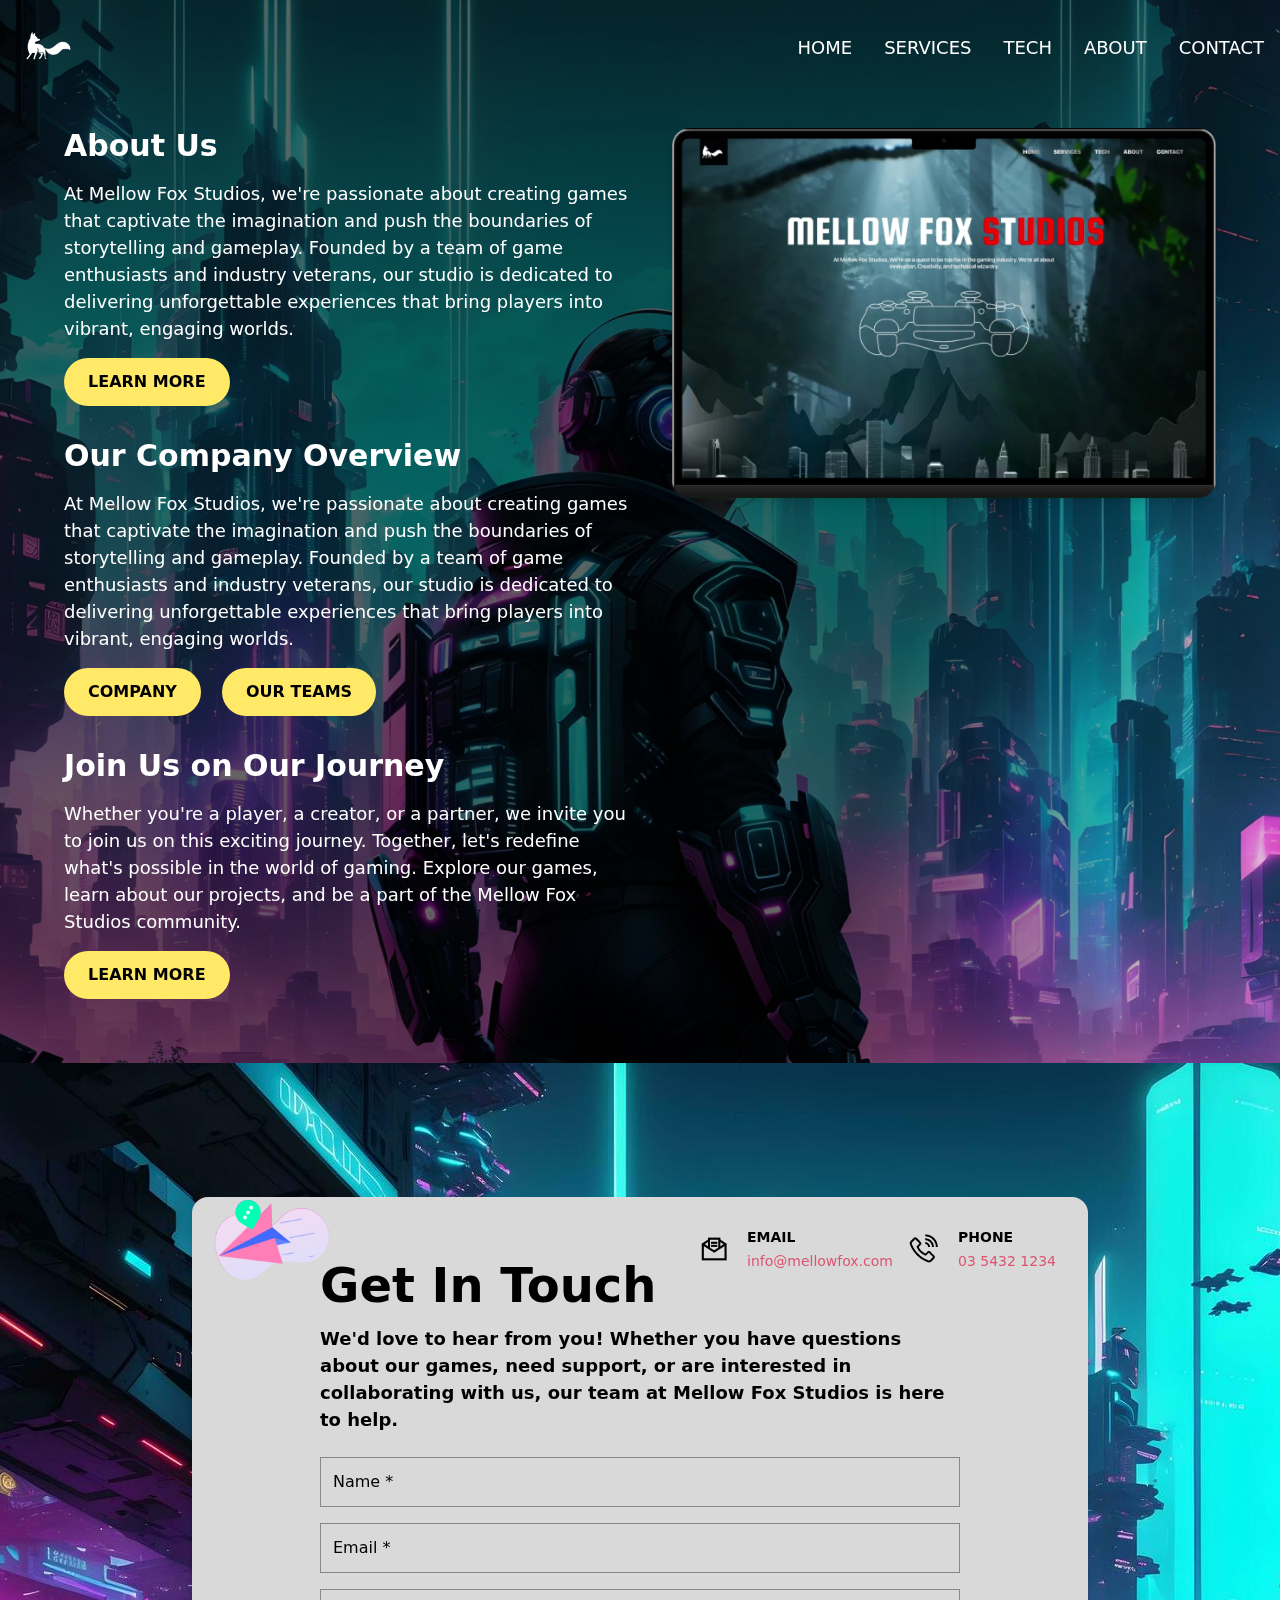
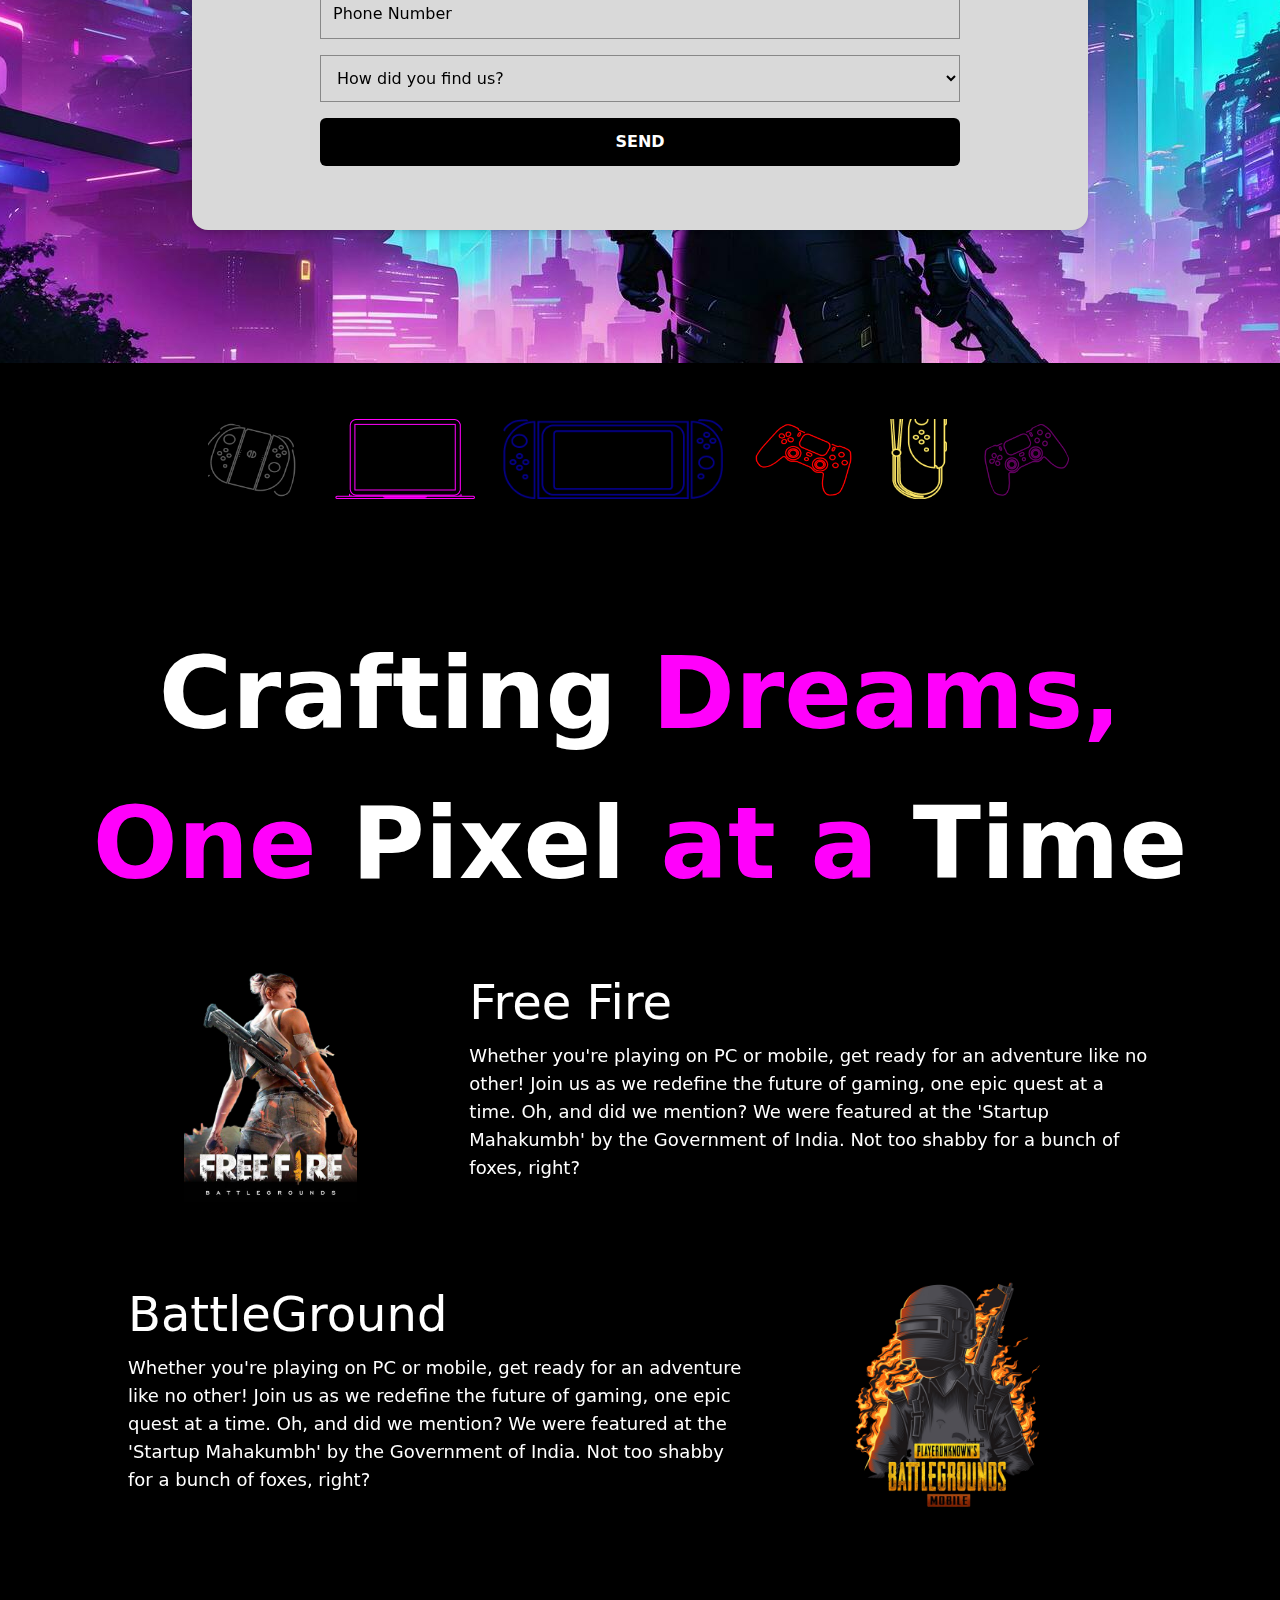
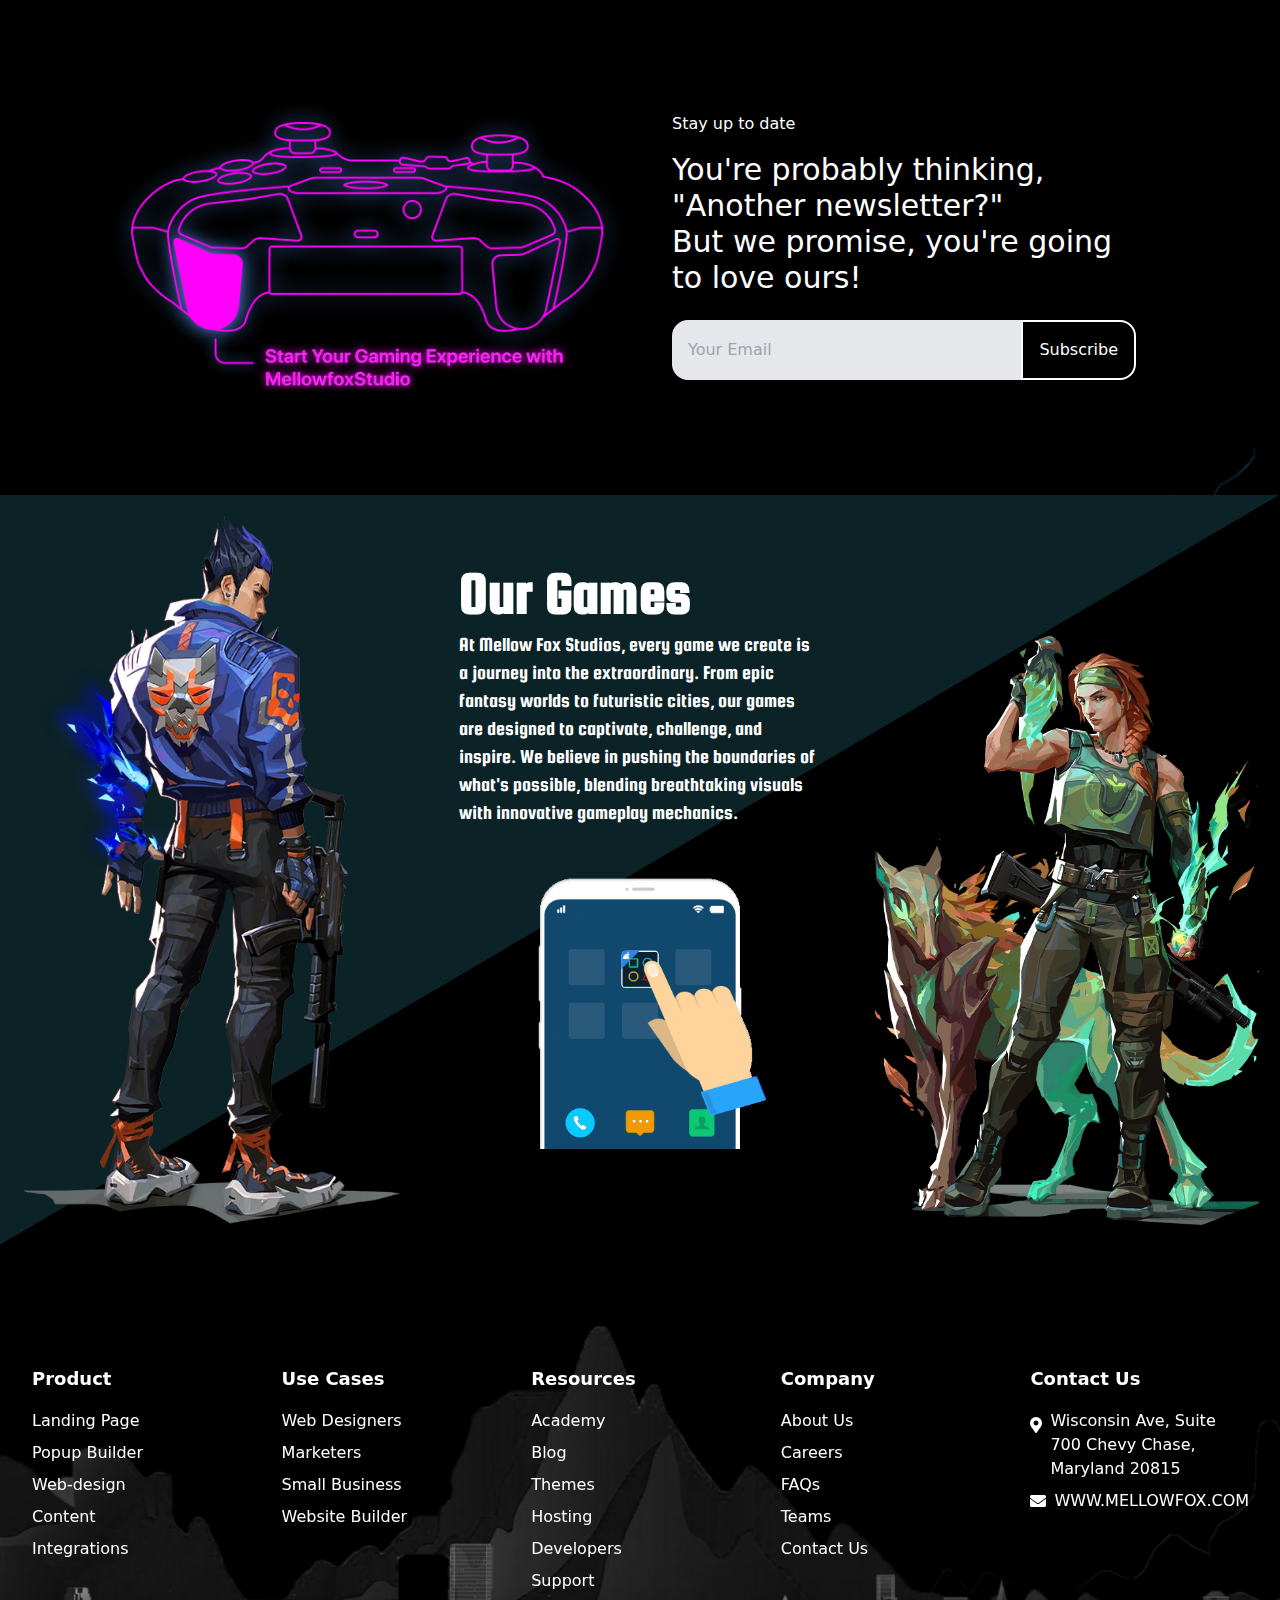
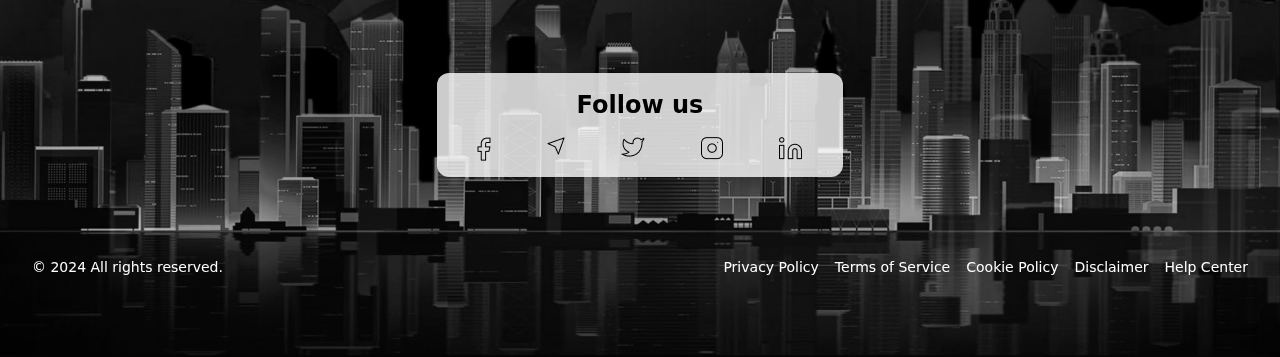
==== about-us.html @ 39bfc750 "added tech and about page" ====
<!DOCTYPE html>
<html lang="en">
  <head>
    <meta charset="UTF-8" />
    <meta name="viewport" content="width=device-width, initial-scale=1.0" />
    <link rel="stylesheet" href="css/output.css" />
    <link rel="preconnect" href="https://fonts.googleapis.com" />
    <link rel="preconnect" href="https://fonts.gstatic.com" crossorigin />
    <link
      href="https://fonts.googleapis.com/css2?family=Squada+One&display=swap"
      rel="stylesheet"
    />
    <link
      href="https://cdnjs.cloudflare.com/ajax/libs/font-awesome/5.15.4/css/all.min.css"
      rel="stylesheet"
    />

    <title>Mellow Fox Studios | Home</title>
  </head>
  <body>
    <!-- Header Section -->
    <header
      class="absolute top-0 left-1/2 transform -translate-x-1/2 w-full max-w-7xl z-20 flex justify-between items-center p-4"
    >
      <!-- Logo -->
      <div>
        <a href="/index.html">
          <img src="images/logo.png" alt="Logo" class="h-16" />
        </a>
      </div>

      <!-- Navigation -->
      <nav>
        <ul class="flex space-x-8 text-lg font-medium text-white">
          <li><a href="index.html" class="hover:text-custom-pink">HOME</a></li>
          <li>
            <a href="services.html" class="hover:text-custom-pink">SERVICES</a>
          </li>
          <li><a href="tech.html" class="hover:text-custom-pink">TECH</a></li>
          <li><a href="about-us.html" class="hover:text-custom-pink">ABOUT</a></li>
          <li>
            <a href="contact.html" class="hover:text-custom-pink">CONTACT</a>
          </li>
        </ul>
      </nav>
    </header>

    <!-- Main Content -->
    <main>
      <section
        class="flex flex-col lg:flex-row items-start justify-between p-16 pt-32 bg-white text-white overflow-hidden bg-no-repeat"
        style="background-image: url('images/bg.png'); background-size: 100% auto;"
      >
        <!-- Left Content -->
        <div class="z-10 w-full lg:w-1/2 space-y-8">
          <!-- Section One: About Us -->
          <div class="space-y-4">
            <h2 class="text-3xl font-bold">About Us</h2>
            <p class="text-white">
              At Mellow Fox Studios, we're passionate about creating games that
              captivate the imagination and push the boundaries of storytelling
              and gameplay. Founded by a team of game enthusiasts and industry
              veterans, our studio is dedicated to delivering unforgettable
              experiences that bring players into vibrant, engaging worlds.
            </p>
            <button
              class="bg-[#FFE967] text-black font-bold px-6 py-3 rounded-full"
            >
              LEARN MORE
            </button>
          </div>

          <!-- Section Two: Company Overview -->
          <div class="space-y-4">
            <h2 class="text-3xl font-bold">Our Company Overview</h2>
            <p class="text-white">
              At Mellow Fox Studios, we're passionate about creating games that
              captivate the imagination and push the boundaries of storytelling
              and gameplay. Founded by a team of game enthusiasts and industry
              veterans, our studio is dedicated to delivering unforgettable
              experiences that bring players into vibrant, engaging worlds.
            </p>
            <div class="space-x-4">
              <button
                class="bg-[#FFE967] text-black font-bold px-6 py-3 rounded-full"
              >
                COMPANY
              </button>
              <button
                class="bg-[#FFE967] text-black font-bold px-6 py-3 rounded-full"
              >
                OUR TEAMS
              </button>
            </div>
          </div>

          <!-- Section Three: Join Us on Our Journey -->
          <div class="space-y-4">
            <h2 class="text-3xl font-bold">Join Us on Our Journey</h2>
            <p class="text-white">
              Whether you're a player, a creator, or a partner, we invite you to
              join us on this exciting journey. Together, let's redefine what's
              possible in the world of gaming. Explore our games, learn about
              our projects, and be a part of the Mellow Fox Studios community.
            </p>
            <button
              class="bg-[#FFE967] text-black font-bold px-6 py-3 rounded-full"
            >
              LEARN MORE
            </button>
          </div>
        </div>

        <!-- Right Content: Image -->
        <div class="w-full lg:w-1/2 lg:pl-8 mt-8 lg:mt-0">
          <img
            src="images/mock.png"
            alt="Gaming World"
            class="w-full h-auto object-cover rounded shadow-lg"
          />
        </div>
      </section>

      <!-- Form Section -->
      <section
        class="relative flex justify-center items-center min-h-screen bg-black overflow-hidden"
        style="background-image: url(images/form-bg.png)"
      >
        <!-- Form Container -->
        <div
          class="relative bg-[#D9D9D9] p-16 rounded-2xl shadow-md w-full max-w-4xl z-10"
        >
          <!-- Top Left Image -->
          <img
            src="images/contact-us.png"
            alt="Logo"
            style="top: -8%; left: -2%"
            class="absolute w-48 h-48 object-cover rounded-full"
          />

          <!-- Top Right Contact Details -->
          <div class="absolute top-4 p-4 right-4 flex space-x-4">
            <div class="flex items-center">
              <img src="images/email.png" alt="" />
              <div class="flex flex-col items-start text-xs ml-5">
                <p style="font-size: 14px" class="font-semibold mb-2">EMAIL</p>
                <p style="font-size: 14px" class="text-[#DD5471]">
                  info@mellowfox.com
                </p>
              </div>
            </div>
            <div class="text-xs flex items-center">
              <img src="images/phone.png" alt="" />
              <div class="flex flex-col items-start ml-5">
                <p style="font-size: 14px" class="font-semibold mb-2">PHONE</p>
                <p style="font-size: 14px" class="text-[#DD5471]">
                  03 5432 1234
                </p>
              </div>
            </div>
          </div>

          <!-- Form Content -->
          <div class="px-16">
            <h2 class="text-5xl text-left font-bold text-black mb-4">
              Get In Touch
            </h2>
            <p class="text-left text-black font-semibold mb-6">
              We'd love to hear from you! Whether you have questions about our
              games, need support, or are interested in collaborating with us,
              our team at Mellow Fox Studios is here to help.
            </p>
            <form class="space-y-4">
              <!-- Name Field -->
              <input
                type="text"
                placeholder="Name *"
                class="w-full p-3 placeholder-black border border-[#888888] bg-transparent focus:outline-none"
                onfocus="changePlaceholder(this, 'Name <span style=\'color:red;\'>*</span>')"
                onblur="resetPlaceholder(this, 'Name *')"
              />

              <!-- Email Field -->
              <input
                type="email"
                placeholder="Email *"
                class="w-full p-3 placeholder-black border border-[#888888] bg-transparent focus:outline-none"
                onfocus="changePlaceholder(this, 'Email <span style=\'color:red;\'>*</span>')"
                onblur="resetPlaceholder(this, 'Email *')"
              />

              <!-- Phone Number Field -->
              <input
                type="tel"
                placeholder="Phone Number"
                class="w-full p-3 placeholder-black border border-[#888888] bg-transparent focus:outline-none"
              />

              <!-- How Did You Find Us Dropdown -->
              <select
                class="w-full p-3 border placeholder-black border-[#888888] bg-transparent focus:outline-none"
              >
                <option value="" disabled selected>How did you find us?</option>
                <option value="social_media">Social Media</option>
                <option value="search_engine">Search Engine</option>
                <option value="friend">Friend</option>
                <option value="advertisement">Advertisement</option>
                <option value="other">Other</option>
              </select>

              <!-- Submit Button -->
              <button
                type="submit"
                class="w-full bg-black text-white p-3 rounded-md font-bold hover:bg-gray-800 transition duration-300"
              >
                SEND
              </button>
            </form>
          </div>
        </div>
      </section>

      <!-- section icons -->
      <section class="bg-black">
        <div
          class="container mx-auto flex justify-between p-14 items-center space-x-4"
        >
          <!-- Image 1 -->
          <img
            src="images/switchgrip.png"
            alt="Image 1"
            class="h-20 object-cover"
          />

          <!-- Image 2 -->
          <img
            src="images/laptop.png"
            alt="Image 2"
            class="h-20 object-cover"
          />

          <!-- Image 3 -->
          <img
            src="images/outlines.png"
            alt="Image 3"
            class="h-20 object-cover"
          />

          <!-- Image 4 -->
          <img
            src="images/joystick-red.png"
            alt="Image 4"
            class="h-20 object-cover"
          />

          <img
            src="images/joystick-ver.png"
            alt="Image 4"
            class="h-20 object-cover"
          />

          <!-- Image 5 -->
          <img src="images/PS.png" alt="Image 5" class="h-20 object-cover" />
        </div>
      </section>

      <!-- New Section -->
      <section class="bg-black text-white py-16 px-4 text-center">
        <!-- Heading -->
        <h2 class="text-[100px] font-bold">
          Crafting <span class="text-custom-pink">Dreams,</span>
        </h2>
        <h2 class="text-[100px] font-bold mb-6">
          <span class="text-custom-pink">One</span> Pixel
          <span class="text-custom-pink">at a</span> Time
        </h2>

        <div
          class="flex flex-col lg:flex-row mb-10 items-center justify-center lg:justify-between max-w-5xl mx-auto"
        >
          <!-- Image on the right -->
          <img
            src="images/freefire.png"
            alt="Adventure Image"
            class="w-full lg:w-1/5 md:w-1/4 sm:w-1/3 p-4 lg:ml-10"
          />

          <!-- Text on the left -->
          <div class="w-full lg:w-2/3 text-lg text-left">
            <h2 class="text-5xl mb-4">Free Fire</h2>
            <p>
              Whether you're playing on PC or mobile, get ready for an adventure
              like no other! Join us as we redefine the future of gaming, one
              epic quest at a time. Oh, and did we mention? We were featured at
              the 'Startup Mahakumbh' by the Government of India. Not too shabby
              for a bunch of foxes, right?
            </p>
          </div>
        </div>

        <!-- Next row with image and text switched -->
        <div
          class="flex flex-col lg:flex-row-reverse items-center justify-center lg:justify-between max-w-5xl mx-auto mb-12"
        >
          <!-- Image on the right -->
          <img
            src="images/battlegrounds.png"
            alt="Adventure Image"
            class="w-full lg:w-2/5 md:w-1/4 sm:w-1/3 p-4"
          />

          <!-- Text on the left -->
          <div class="w-full text-left text-lg">
            <h2 class="text-5xl mb-4">BattleGround</h2>
            <p>
              Whether you're playing on PC or mobile, get ready for an adventure
              like no other! Join us as we redefine the future of gaming, one
              epic quest at a time. Oh, and did we mention? We were featured at
              the 'Startup Mahakumbh' by the Government of India. Not too shabby
              for a bunch of foxes, right?
            </p>
          </div>
        </div>
      </section>

      <section class="relative bg-black py-16 pr-8">
        <div
          class="max-w-5xl mx-auto flex flex-col lg:flex-row items-center mb-10"
        >
          <!-- Image on the left -->
          <div class="w-full lg:w-1/2 mb-8 lg:mb-0">
            <img
              src="images/joystick-pink.png"
              alt="Placeholder Image"
              class="w-full h-auto"
            />
          </div>

          <div
            class="w-full lg:w-1/2 flex flex-col justify-center text-white lg:pl-12"
          >
            <h2 class="text-md font-light mb-4">Stay up to date</h2>
            <p class="mb-6 text-3xl">
              You're probably thinking, "Another newsletter?" <br />
              But we promise, you're going to love ours!
            </p>

            <div class="flex">
              <input
                type="email"
                placeholder="Your Email"
                class="flex-1 p-4 rounded-l-2xl text-black bg-gray-200 outline-none"
              />
              <button
                class="p-4 bg-black text-white font-light rounded-r-2xl border-2 border-white"
              >
                Subscribe
              </button>
            </div>
          </div>
        </div>

        <img
          src="images/buildings.png"
          alt="Background Image"
          class="absolute bottom-0 left-0 w-full h-1/2 object-cover bg-black"
          style="transform: translateY(80%)"
        />
      </section>

      <section
        class="relative bg-black w-full flex items-center justify-center overflow-hidden"
      >
        <div class="absolute inset-0 bg-[#0B2226] clip-triangle"></div>

        <div
          class="relative w-full mx-auto flex items-end justify-between text-white py-5"
        >
          <div class="w-full lg:w-1/3 mb-8 lg:mb-0 flex justify-center">
            <img
              src="images/left-man.png"
              alt="Left Image"
              class="w-full max-w-sm h-auto object-cover"
            />
          </div>

          <div class="flex-1 text-left self-start p-4 lg:p-8 lg:py-12">
            <h2 class="text-4xl lg:text-6xl font-bold mb-2 font-squada">
              Our Games
            </h2>
            <p
              class="text-lg lg:text-xl leading-relaxed mb-8 max-w-md font-squada font-normal mx-auto"
            >
              At Mellow Fox Studios, every game we create is a journey into the
              extraordinary. From epic fantasy worlds to futuristic cities, our
              games are designed to captivate, challenge, and inspire. We
              believe in pushing the boundaries of what's possible, blending
              breathtaking visuals with innovative gameplay mechanics.
            </p>
            <div class="mx-auto max-w-2xl">
              <img
                src="images/mobile.gif"
                alt="Bottom Image"
                class="w-full h-auto object-cover"
              />
            </div>
          </div>

          <div class="w-full lg:w-1/3 flex justify-center">
            <img
              src="images/right-woman.png"
              alt="Right Image"
              class="w-full max-w-sm h-auto object-cover"
            />
          </div>
        </div>
      </section>
    </main>

    <!-- Footer Section -->
    <footer class="relative bg-black text-white py-20">
      <div class="absolute inset-0">
        <img
          src="images/mountain.png"
          alt="Background Image 1"
          class="w-full h-full object-cover mix-blend-luminosity opacity-70"
        />
      </div>
      <div class="absolute inset-0">
        <img
          src="images/buildings.png"
          alt="Background Image 2"
          class="w-full h-full object-cover mix-blend-luminosity opacity-70"
        />
      </div>

      <div class="relative max-w-7xl mx-auto mt-10 px-4 lg:px-8 z-10">
        <!-- Footer Columns -->
        <div class="grid grid-cols-2 md:grid-cols-5 gap-8 mb-12">
          <!-- Column 1: Product -->
          <div>
            <h3 class="text-lg font-semibold mb-4">Product</h3>
            <ul class="space-y-2">
              <li><a href="#" class="hover:text-gray-300">Landing Page</a></li>
              <li><a href="#" class="hover:text-gray-300">Popup Builder</a></li>
              <li><a href="#" class="hover:text-gray-300">Web-design</a></li>
              <li><a href="#" class="hover:text-gray-300">Content</a></li>
              <li><a href="#" class="hover:text-gray-300">Integrations</a></li>
            </ul>
          </div>

          <!-- Column 2: Use Cases -->
          <div>
            <h3 class="text-lg font-semibold mb-4">Use Cases</h3>
            <ul class="space-y-2">
              <li><a href="#" class="hover:text-gray-300">Web Designers</a></li>
              <li><a href="#" class="hover:text-gray-300">Marketers</a></li>
              <li>
                <a href="#" class="hover:text-gray-300">Small Business</a>
              </li>
              <li>
                <a href="#" class="hover:text-gray-300">Website Builder</a>
              </li>
            </ul>
          </div>

          <!-- Column 3: Resources -->
          <div>
            <h3 class="text-lg font-semibold mb-4">Resources</h3>
            <ul class="space-y-2">
              <li><a href="#" class="hover:text-gray-300">Academy</a></li>
              <li><a href="#" class="hover:text-gray-300">Blog</a></li>
              <li><a href="#" class="hover:text-gray-300">Themes</a></li>
              <li><a href="#" class="hover:text-gray-300">Hosting</a></li>
              <li><a href="#" class="hover:text-gray-300">Developers</a></li>
              <li><a href="#" class="hover:text-gray-300">Support</a></li>
            </ul>
          </div>

          <!-- Column 4: Company -->
          <div>
            <h3 class="text-lg font-semibold mb-4">Company</h3>
            <ul class="space-y-2">
              <li><a href="#" class="hover:text-gray-300">About Us</a></li>
              <li><a href="#" class="hover:text-gray-300">Careers</a></li>
              <li><a href="#" class="hover:text-gray-300">FAQs</a></li>
              <li><a href="#" class="hover:text-gray-300">Teams</a></li>
              <li><a href="#" class="hover:text-gray-300">Contact Us</a></li>
            </ul>
          </div>

          <!-- Column 5: Contact Us -->
          <div>
            <h3 class="text-lg font-semibold mb-4">Contact Us</h3>
            <ul class="space-y-2">
              <li class="flex items-center">
                <i class="fa fa-map-marker-alt self-start mt-2 mr-2"></i>
                <span
                  >Wisconsin Ave, Suite 700 Chevy Chase, Maryland 20815</span
                >
              </li>
              <li class="flex items-center">
                <i class="fas fa-envelope mr-2"></i>
                <span>WWW.MELLOWFOX.COM</span>
              </li>
            </ul>
          </div>
        </div>

        <!-- Social Media Card -->
        <div
          class="flex flex-col justify-center mx-auto w-1/3 items-center my-20 bg-white bg-opacity-80 rounded-xl"
        >
          <div class="p-4">
            <h3 class="text-black text-2xl font-semibold mb-4 text-center">
              Follow us
            </h3>
            <div class="rounded-lg flex space-x-14">
              <a href="#"><img src="images/facebook.png" /></a>
              <a href="#"><img src="images/telegram.png" /></a>
              <a href="#"><img src="images/twitter.png" /></a>
              <a href="#"><img src="images/instagram.png" /></a>
              <a href="#"><img src="images/linkedin.png" /></a>
            </div>
          </div>
        </div>

        <!-- Bottom Row -->
        <div class="flex justify-between items-center">
          <span class="text-sm">&copy; 2024 All rights reserved.</span>
          <div class="flex space-x-4">
            <a href="#" class="hover:text-gray-300 text-sm">Privacy Policy</a>
            <a href="#" class="hover:text-gray-300 text-sm">Terms of Service</a>
            <a href="#" class="hover:text-gray-300 text-sm">Cookie Policy</a>
            <a href="#" class="hover:text-gray-300 text-sm">Disclaimer</a>
            <a href="#" class="hover:text-gray-300 text-sm">Help Center</a>
          </div>
        </div>
      </div>
    </footer>
  </body>
</html>
---- css/output.css ----
/*
! tailwindcss v3.4.10 | MIT License | https://tailwindcss.com
*/

/*
1. Prevent padding and border from affecting element width. (https://github.com/mozdevs/cssremedy/issues/4)
2. Allow adding a border to an element by just adding a border-width. (https://github.com/tailwindcss/tailwindcss/pull/116)
*/

*,
::before,
::after {
  box-sizing: border-box;
  /* 1 */
  border-width: 0;
  /* 2 */
  border-style: solid;
  /* 2 */
  border-color: #e5e7eb;
  /* 2 */
}

::before,
::after {
  --tw-content: '';
}

/*
1. Use a consistent sensible line-height in all browsers.
2. Prevent adjustments of font size after orientation changes in iOS.
3. Use a more readable tab size.
4. Use the user's configured `sans` font-family by default.
5. Use the user's configured `sans` font-feature-settings by default.
6. Use the user's configured `sans` font-variation-settings by default.
7. Disable tap highlights on iOS
*/

html,
:host {
  line-height: 1.5;
  /* 1 */
  -webkit-text-size-adjust: 100%;
  /* 2 */
  -moz-tab-size: 4;
  /* 3 */
  -o-tab-size: 4;
     tab-size: 4;
  /* 3 */
  font-family: ui-sans-serif, system-ui, sans-serif, "Apple Color Emoji", "Segoe UI Emoji", "Segoe UI Symbol", "Noto Color Emoji";
  /* 4 */
  font-feature-settings: normal;
  /* 5 */
  font-variation-settings: normal;
  /* 6 */
  -webkit-tap-highlight-color: transparent;
  /* 7 */
}

/*
1. Remove the margin in all browsers.
2. Inherit line-height from `html` so users can set them as a class directly on the `html` element.
*/

body {
  margin: 0;
  /* 1 */
  line-height: inherit;
  /* 2 */
}

/*
1. Add the correct height in Firefox.
2. Correct the inheritance of border color in Firefox. (https://bugzilla.mozilla.org/show_bug.cgi?id=190655)
3. Ensure horizontal rules are visible by default.
*/

hr {
  height: 0;
  /* 1 */
  color: inherit;
  /* 2 */
  border-top-width: 1px;
  /* 3 */
}

/*
Add the correct text decoration in Chrome, Edge, and Safari.
*/

abbr:where([title]) {
  -webkit-text-decoration: underline dotted;
          text-decoration: underline dotted;
}

/*
Remove the default font size and weight for headings.
*/

h1,
h2,
h3,
h4,
h5,
h6 {
  font-size: inherit;
  font-weight: inherit;
}

/*
Reset links to optimize for opt-in styling instead of opt-out.
*/

a {
  color: inherit;
  text-decoration: inherit;
}

/*
Add the correct font weight in Edge and Safari.
*/

b,
strong {
  font-weight: bolder;
}

/*
1. Use the user's configured `mono` font-family by default.
2. Use the user's configured `mono` font-feature-settings by default.
3. Use the user's configured `mono` font-variation-settings by default.
4. Correct the odd `em` font sizing in all browsers.
*/

code,
kbd,
samp,
pre {
  font-family: ui-monospace, SFMono-Regular, Menlo, Monaco, Consolas, "Liberation Mono", "Courier New", monospace;
  /* 1 */
  font-feature-settings: normal;
  /* 2 */
  font-variation-settings: normal;
  /* 3 */
  font-size: 1em;
  /* 4 */
}

/*
Add the correct font size in all browsers.
*/

small {
  font-size: 80%;
}

/*
Prevent `sub` and `sup` elements from affecting the line height in all browsers.
*/

sub,
sup {
  font-size: 75%;
  line-height: 0;
  position: relative;
  vertical-align: baseline;
}

sub {
  bottom: -0.25em;
}

sup {
  top: -0.5em;
}

/*
1. Remove text indentation from table contents in Chrome and Safari. (https://bugs.chromium.org/p/chromium/issues/detail?id=999088, https://bugs.webkit.org/show_bug.cgi?id=201297)
2. Correct table border color inheritance in all Chrome and Safari. (https://bugs.chromium.org/p/chromium/issues/detail?id=935729, https://bugs.webkit.org/show_bug.cgi?id=195016)
3. Remove gaps between table borders by default.
*/

table {
  text-indent: 0;
  /* 1 */
  border-color: inherit;
  /* 2 */
  border-collapse: collapse;
  /* 3 */
}

/*
1. Change the font styles in all browsers.
2. Remove the margin in Firefox and Safari.
3. Remove default padding in all browsers.
*/

button,
input,
optgroup,
select,
textarea {
  font-family: inherit;
  /* 1 */
  font-feature-settings: inherit;
  /* 1 */
  font-variation-settings: inherit;
  /* 1 */
  font-size: 100%;
  /* 1 */
  font-weight: inherit;
  /* 1 */
  line-height: inherit;
  /* 1 */
  letter-spacing: inherit;
  /* 1 */
  color: inherit;
  /* 1 */
  margin: 0;
  /* 2 */
  padding: 0;
  /* 3 */
}

/*
Remove the inheritance of text transform in Edge and Firefox.
*/

button,
select {
  text-transform: none;
}

/*
1. Correct the inability to style clickable types in iOS and Safari.
2. Remove default button styles.
*/

button,
input:where([type='button']),
input:where([type='reset']),
input:where([type='submit']) {
  -webkit-appearance: button;
  /* 1 */
  background-color: transparent;
  /* 2 */
  background-image: none;
  /* 2 */
}

/*
Use the modern Firefox focus style for all focusable elements.
*/

:-moz-focusring {
  outline: auto;
}

/*
Remove the additional `:invalid` styles in Firefox. (https://github.com/mozilla/gecko-dev/blob/2f9eacd9d3d995c937b4251a5557d95d494c9be1/layout/style/res/forms.css#L728-L737)
*/

:-moz-ui-invalid {
  box-shadow: none;
}

/*
Add the correct vertical alignment in Chrome and Firefox.
*/

progress {
  vertical-align: baseline;
}

/*
Correct the cursor style of increment and decrement buttons in Safari.
*/

::-webkit-inner-spin-button,
::-webkit-outer-spin-button {
  height: auto;
}

/*
1. Correct the odd appearance in Chrome and Safari.
2. Correct the outline style in Safari.
*/

[type='search'] {
  -webkit-appearance: textfield;
  /* 1 */
  outline-offset: -2px;
  /* 2 */
}

/*
Remove the inner padding in Chrome and Safari on macOS.
*/

::-webkit-search-decoration {
  -webkit-appearance: none;
}

/*
1. Correct the inability to style clickable types in iOS and Safari.
2. Change font properties to `inherit` in Safari.
*/

::-webkit-file-upload-button {
  -webkit-appearance: button;
  /* 1 */
  font: inherit;
  /* 2 */
}

/*
Add the correct display in Chrome and Safari.
*/

summary {
  display: list-item;
}

/*
Removes the default spacing and border for appropriate elements.
*/

blockquote,
dl,
dd,
h1,
h2,
h3,
h4,
h5,
h6,
hr,
figure,
p,
pre {
  margin: 0;
}

fieldset {
  margin: 0;
  padding: 0;
}

legend {
  padding: 0;
}

ol,
ul,
menu {
  list-style: none;
  margin: 0;
  padding: 0;
}

/*
Reset default styling for dialogs.
*/

dialog {
  padding: 0;
}

/*
Prevent resizing textareas horizontally by default.
*/

textarea {
  resize: vertical;
}

/*
1. Reset the default placeholder opacity in Firefox. (https://github.com/tailwindlabs/tailwindcss/issues/3300)
2. Set the default placeholder color to the user's configured gray 400 color.
*/

input::-moz-placeholder, textarea::-moz-placeholder {
  opacity: 1;
  /* 1 */
  color: #9ca3af;
  /* 2 */
}

input::placeholder,
textarea::placeholder {
  opacity: 1;
  /* 1 */
  color: #9ca3af;
  /* 2 */
}

/*
Set the default cursor for buttons.
*/

button,
[role="button"] {
  cursor: pointer;
}

/*
Make sure disabled buttons don't get the pointer cursor.
*/

:disabled {
  cursor: default;
}

/*
1. Make replaced elements `display: block` by default. (https://github.com/mozdevs/cssremedy/issues/14)
2. Add `vertical-align: middle` to align replaced elements more sensibly by default. (https://github.com/jensimmons/cssremedy/issues/14#issuecomment-634934210)
   This can trigger a poorly considered lint error in some tools but is included by design.
*/

img,
svg,
video,
canvas,
audio,
iframe,
embed,
object {
  display: block;
  /* 1 */
  vertical-align: middle;
  /* 2 */
}

/*
Constrain images and videos to the parent width and preserve their intrinsic aspect ratio. (https://github.com/mozdevs/cssremedy/issues/14)
*/

img,
video {
  max-width: 100%;
  height: auto;
}

/* Make elements with the HTML hidden attribute stay hidden by default */

[hidden] {
  display: none;
}

*, ::before, ::after {
  --tw-border-spacing-x: 0;
  --tw-border-spacing-y: 0;
  --tw-translate-x: 0;
  --tw-translate-y: 0;
  --tw-rotate: 0;
  --tw-skew-x: 0;
  --tw-skew-y: 0;
  --tw-scale-x: 1;
  --tw-scale-y: 1;
  --tw-pan-x:  ;
  --tw-pan-y:  ;
  --tw-pinch-zoom:  ;
  --tw-scroll-snap-strictness: proximity;
  --tw-gradient-from-position:  ;
  --tw-gradient-via-position:  ;
  --tw-gradient-to-position:  ;
  --tw-ordinal:  ;
  --tw-slashed-zero:  ;
  --tw-numeric-figure:  ;
  --tw-numeric-spacing:  ;
  --tw-numeric-fraction:  ;
  --tw-ring-inset:  ;
  --tw-ring-offset-width: 0px;
  --tw-ring-offset-color: #fff;
  --tw-ring-color: rgb(59 130 246 / 0.5);
  --tw-ring-offset-shadow: 0 0 #0000;
  --tw-ring-shadow: 0 0 #0000;
  --tw-shadow: 0 0 #0000;
  --tw-shadow-colored: 0 0 #0000;
  --tw-blur:  ;
  --tw-brightness:  ;
  --tw-contrast:  ;
  --tw-grayscale:  ;
  --tw-hue-rotate:  ;
  --tw-invert:  ;
  --tw-saturate:  ;
  --tw-sepia:  ;
  --tw-drop-shadow:  ;
  --tw-backdrop-blur:  ;
  --tw-backdrop-brightness:  ;
  --tw-backdrop-contrast:  ;
  --tw-backdrop-grayscale:  ;
  --tw-backdrop-hue-rotate:  ;
  --tw-backdrop-invert:  ;
  --tw-backdrop-opacity:  ;
  --tw-backdrop-saturate:  ;
  --tw-backdrop-sepia:  ;
  --tw-contain-size:  ;
  --tw-contain-layout:  ;
  --tw-contain-paint:  ;
  --tw-contain-style:  ;
}

::backdrop {
  --tw-border-spacing-x: 0;
  --tw-border-spacing-y: 0;
  --tw-translate-x: 0;
  --tw-translate-y: 0;
  --tw-rotate: 0;
  --tw-skew-x: 0;
  --tw-skew-y: 0;
  --tw-scale-x: 1;
  --tw-scale-y: 1;
  --tw-pan-x:  ;
  --tw-pan-y:  ;
  --tw-pinch-zoom:  ;
  --tw-scroll-snap-strictness: proximity;
  --tw-gradient-from-position:  ;
  --tw-gradient-via-position:  ;
  --tw-gradient-to-position:  ;
  --tw-ordinal:  ;
  --tw-slashed-zero:  ;
  --tw-numeric-figure:  ;
  --tw-numeric-spacing:  ;
  --tw-numeric-fraction:  ;
  --tw-ring-inset:  ;
  --tw-ring-offset-width: 0px;
  --tw-ring-offset-color: #fff;
  --tw-ring-color: rgb(59 130 246 / 0.5);
  --tw-ring-offset-shadow: 0 0 #0000;
  --tw-ring-shadow: 0 0 #0000;
  --tw-shadow: 0 0 #0000;
  --tw-shadow-colored: 0 0 #0000;
  --tw-blur:  ;
  --tw-brightness:  ;
  --tw-contrast:  ;
  --tw-grayscale:  ;
  --tw-hue-rotate:  ;
  --tw-invert:  ;
  --tw-saturate:  ;
  --tw-sepia:  ;
  --tw-drop-shadow:  ;
  --tw-backdrop-blur:  ;
  --tw-backdrop-brightness:  ;
  --tw-backdrop-contrast:  ;
  --tw-backdrop-grayscale:  ;
  --tw-backdrop-hue-rotate:  ;
  --tw-backdrop-invert:  ;
  --tw-backdrop-opacity:  ;
  --tw-backdrop-saturate:  ;
  --tw-backdrop-sepia:  ;
  --tw-contain-size:  ;
  --tw-contain-layout:  ;
  --tw-contain-paint:  ;
  --tw-contain-style:  ;
}

.container {
  width: 100%;
}

@media (min-width: 480px) {
  .container {
    max-width: 480px;
  }
}

@media (min-width: 768px) {
  .container {
    max-width: 768px;
  }
}

@media (min-width: 976px) {
  .container {
    max-width: 976px;
  }
}

@media (min-width: 1440px) {
  .container {
    max-width: 1440px;
  }
}

.visible {
  visibility: visible;
}

.absolute {
  position: absolute;
}

.relative {
  position: relative;
}

.inset-0 {
  inset: 0px;
}

.bottom-0 {
  bottom: 0px;
}

.left-0 {
  left: 0px;
}

.left-1\/2 {
  left: 50%;
}

.left-10 {
  left: 2.5rem;
}

.right-0 {
  right: 0px;
}

.right-4 {
  right: 1rem;
}

.top-0 {
  top: 0px;
}

.top-10 {
  top: 2.5rem;
}

.top-4 {
  top: 1rem;
}

.top-40 {
  top: 10rem;
}

.top-5 {
  top: 1.25rem;
}

.top-8 {
  top: 2rem;
}

.top-20 {
  top: 5rem;
}

.top-32 {
  top: 8rem;
}

.top-28 {
  top: 7rem;
}

.right-2 {
  right: 0.5rem;
}

.top-1\/2 {
  top: 50%;
}

.right-1 {
  right: 0.25rem;
}

.-bottom-0 {
  bottom: -0px;
}

.-bottom-5 {
  bottom: -1.25rem;
}

.-bottom-10 {
  bottom: -2.5rem;
}

.-bottom-2 {
  bottom: -0.5rem;
}

.-bottom-28 {
  bottom: -7rem;
}

.z-0 {
  z-index: 0;
}

.z-10 {
  z-index: 10;
}

.z-20 {
  z-index: 20;
}

.z-30 {
  z-index: 30;
}

.z-40 {
  z-index: 40;
}

.z-50 {
  z-index: 50;
}

.m-0 {
  margin: 0px;
}

.m-8 {
  margin: 2rem;
}

.mx-auto {
  margin-left: auto;
  margin-right: auto;
}

.my-20 {
  margin-top: 5rem;
  margin-bottom: 5rem;
}

.-ml-8 {
  margin-left: -2rem;
}

.-mt-4 {
  margin-top: -1rem;
}

.mb-10 {
  margin-bottom: 2.5rem;
}

.mb-12 {
  margin-bottom: 3rem;
}

.mb-16 {
  margin-bottom: 4rem;
}

.mb-2 {
  margin-bottom: 0.5rem;
}

.mb-4 {
  margin-bottom: 1rem;
}

.mb-56 {
  margin-bottom: 14rem;
}

.mb-6 {
  margin-bottom: 1.5rem;
}

.mb-8 {
  margin-bottom: 2rem;
}

.mb-auto {
  margin-bottom: auto;
}

.ml-2 {
  margin-left: 0.5rem;
}

.ml-5 {
  margin-left: 1.25rem;
}

.mr-2 {
  margin-right: 0.5rem;
}

.mt-10 {
  margin-top: 2.5rem;
}

.mt-12 {
  margin-top: 3rem;
}

.mt-16 {
  margin-top: 4rem;
}

.mt-2 {
  margin-top: 0.5rem;
}

.mt-20 {
  margin-top: 5rem;
}

.mt-4 {
  margin-top: 1rem;
}

.mt-6 {
  margin-top: 1.5rem;
}

.mt-8 {
  margin-top: 2rem;
}

.-mt-6 {
  margin-top: -1.5rem;
}

.-mt-8 {
  margin-top: -2rem;
}

.-mt-10 {
  margin-top: -2.5rem;
}

.inline-block {
  display: inline-block;
}

.flex {
  display: flex;
}

.grid {
  display: grid;
}

.h-1 {
  height: 0.25rem;
}

.h-1\/2 {
  height: 50%;
}

.h-12 {
  height: 3rem;
}

.h-14 {
  height: 3.5rem;
}

.h-16 {
  height: 4rem;
}

.h-20 {
  height: 5rem;
}

.h-24 {
  height: 6rem;
}

.h-4\/5 {
  height: 80%;
}

.h-48 {
  height: 12rem;
}

.h-8 {
  height: 2rem;
}

.h-80 {
  height: 20rem;
}

.h-96 {
  height: 24rem;
}

.h-\[1px\] {
  height: 1px;
}

.h-auto {
  height: auto;
}

.h-full {
  height: 100%;
}

.h-screen {
  height: 100vh;
}

.h-40 {
  height: 10rem;
}

.min-h-screen {
  min-height: 100vh;
}

.w-1\/2 {
  width: 50%;
}

.w-1\/3 {
  width: 33.333333%;
}

.w-1\/4 {
  width: 25%;
}

.w-12 {
  width: 3rem;
}

.w-16 {
  width: 4rem;
}

.w-2\/3 {
  width: 66.666667%;
}

.w-20 {
  width: 5rem;
}

.w-24 {
  width: 6rem;
}

.w-3\/5 {
  width: 60%;
}

.w-32 {
  width: 8rem;
}

.w-36 {
  width: 9rem;
}

.w-4 {
  width: 1rem;
}

.w-40 {
  width: 10rem;
}

.w-44 {
  width: 11rem;
}

.w-48 {
  width: 12rem;
}

.w-56 {
  width: 14rem;
}

.w-72 {
  width: 18rem;
}

.w-8 {
  width: 2rem;
}

.w-80 {
  width: 20rem;
}

.w-96 {
  width: 24rem;
}

.w-full {
  width: 100%;
}

.w-64 {
  width: 16rem;
}

.w-5 {
  width: 1.25rem;
}

.w-52 {
  width: 13rem;
}

.max-w-2xl {
  max-width: 42rem;
}

.max-w-3xl {
  max-width: 48rem;
}

.max-w-4xl {
  max-width: 56rem;
}

.max-w-5xl {
  max-width: 64rem;
}

.max-w-6xl {
  max-width: 72rem;
}

.max-w-7xl {
  max-width: 80rem;
}

.max-w-lg {
  max-width: 32rem;
}

.max-w-md {
  max-width: 28rem;
}

.max-w-sm {
  max-width: 24rem;
}

.max-w-xl {
  max-width: 36rem;
}

.max-w-xs {
  max-width: 20rem;
}

.flex-1 {
  flex: 1 1 0%;
}

.flex-grow {
  flex-grow: 1;
}

.-translate-x-1\/2 {
  --tw-translate-x: -50%;
  transform: translate(var(--tw-translate-x), var(--tw-translate-y)) rotate(var(--tw-rotate)) skewX(var(--tw-skew-x)) skewY(var(--tw-skew-y)) scaleX(var(--tw-scale-x)) scaleY(var(--tw-scale-y));
}

.-translate-y-1\/2 {
  --tw-translate-y: -50%;
  transform: translate(var(--tw-translate-x), var(--tw-translate-y)) rotate(var(--tw-rotate)) skewX(var(--tw-skew-x)) skewY(var(--tw-skew-y)) scaleX(var(--tw-scale-x)) scaleY(var(--tw-scale-y));
}

.rotate-180 {
  --tw-rotate: 180deg;
  transform: translate(var(--tw-translate-x), var(--tw-translate-y)) rotate(var(--tw-rotate)) skewX(var(--tw-skew-x)) skewY(var(--tw-skew-y)) scaleX(var(--tw-scale-x)) scaleY(var(--tw-scale-y));
}

.transform {
  transform: translate(var(--tw-translate-x), var(--tw-translate-y)) rotate(var(--tw-rotate)) skewX(var(--tw-skew-x)) skewY(var(--tw-skew-y)) scaleX(var(--tw-scale-x)) scaleY(var(--tw-scale-y));
}

.grid-cols-1 {
  grid-template-columns: repeat(1, minmax(0, 1fr));
}

.grid-cols-2 {
  grid-template-columns: repeat(2, minmax(0, 1fr));
}

.grid-cols-3 {
  grid-template-columns: repeat(3, minmax(0, 1fr));
}

.flex-row-reverse {
  flex-direction: row-reverse;
}

.flex-col {
  flex-direction: column;
}

.items-start {
  align-items: flex-start;
}

.items-end {
  align-items: flex-end;
}

.items-center {
  align-items: center;
}

.items-stretch {
  align-items: stretch;
}

.justify-start {
  justify-content: flex-start;
}

.justify-end {
  justify-content: flex-end;
}

.justify-center {
  justify-content: center;
}

.justify-between {
  justify-content: space-between;
}

.gap-6 {
  gap: 1.5rem;
}

.gap-8 {
  gap: 2rem;
}

.gap-x-4 {
  -moz-column-gap: 1rem;
       column-gap: 1rem;
}

.gap-y-8 {
  row-gap: 2rem;
}

.space-x-14 > :not([hidden]) ~ :not([hidden]) {
  --tw-space-x-reverse: 0;
  margin-right: calc(3.5rem * var(--tw-space-x-reverse));
  margin-left: calc(3.5rem * calc(1 - var(--tw-space-x-reverse)));
}

.space-x-3 > :not([hidden]) ~ :not([hidden]) {
  --tw-space-x-reverse: 0;
  margin-right: calc(0.75rem * var(--tw-space-x-reverse));
  margin-left: calc(0.75rem * calc(1 - var(--tw-space-x-reverse)));
}

.space-x-4 > :not([hidden]) ~ :not([hidden]) {
  --tw-space-x-reverse: 0;
  margin-right: calc(1rem * var(--tw-space-x-reverse));
  margin-left: calc(1rem * calc(1 - var(--tw-space-x-reverse)));
}

.space-x-5 > :not([hidden]) ~ :not([hidden]) {
  --tw-space-x-reverse: 0;
  margin-right: calc(1.25rem * var(--tw-space-x-reverse));
  margin-left: calc(1.25rem * calc(1 - var(--tw-space-x-reverse)));
}

.space-x-6 > :not([hidden]) ~ :not([hidden]) {
  --tw-space-x-reverse: 0;
  margin-right: calc(1.5rem * var(--tw-space-x-reverse));
  margin-left: calc(1.5rem * calc(1 - var(--tw-space-x-reverse)));
}

.space-x-8 > :not([hidden]) ~ :not([hidden]) {
  --tw-space-x-reverse: 0;
  margin-right: calc(2rem * var(--tw-space-x-reverse));
  margin-left: calc(2rem * calc(1 - var(--tw-space-x-reverse)));
}

.space-y-0 > :not([hidden]) ~ :not([hidden]) {
  --tw-space-y-reverse: 0;
  margin-top: calc(0px * calc(1 - var(--tw-space-y-reverse)));
  margin-bottom: calc(0px * var(--tw-space-y-reverse));
}

.space-y-2 > :not([hidden]) ~ :not([hidden]) {
  --tw-space-y-reverse: 0;
  margin-top: calc(0.5rem * calc(1 - var(--tw-space-y-reverse)));
  margin-bottom: calc(0.5rem * var(--tw-space-y-reverse));
}

.space-y-4 > :not([hidden]) ~ :not([hidden]) {
  --tw-space-y-reverse: 0;
  margin-top: calc(1rem * calc(1 - var(--tw-space-y-reverse)));
  margin-bottom: calc(1rem * var(--tw-space-y-reverse));
}

.space-y-8 > :not([hidden]) ~ :not([hidden]) {
  --tw-space-y-reverse: 0;
  margin-top: calc(2rem * calc(1 - var(--tw-space-y-reverse)));
  margin-bottom: calc(2rem * var(--tw-space-y-reverse));
}

.self-start {
  align-self: flex-start;
}

.justify-self-end {
  justify-self: end;
}

.overflow-hidden {
  overflow: hidden;
}

.rounded {
  border-radius: 0.25rem;
}

.rounded-2xl {
  border-radius: 1rem;
}

.rounded-3xl {
  border-radius: 1.5rem;
}

.rounded-full {
  border-radius: 9999px;
}

.rounded-lg {
  border-radius: 0.5rem;
}

.rounded-md {
  border-radius: 0.375rem;
}

.rounded-xl {
  border-radius: 0.75rem;
}

.rounded-l-2xl {
  border-top-left-radius: 1rem;
  border-bottom-left-radius: 1rem;
}

.rounded-l-3xl {
  border-top-left-radius: 1.5rem;
  border-bottom-left-radius: 1.5rem;
}

.rounded-r-2xl {
  border-top-right-radius: 1rem;
  border-bottom-right-radius: 1rem;
}

.border {
  border-width: 1px;
}

.border-2 {
  border-width: 2px;
}

.border-8 {
  border-width: 8px;
}

.border-\[6px\] {
  border-width: 6px;
}

.border-\[\#888888\] {
  --tw-border-opacity: 1;
  border-color: rgb(136 136 136 / var(--tw-border-opacity));
}

.border-black {
  --tw-border-opacity: 1;
  border-color: rgb(0 0 0 / var(--tw-border-opacity));
}

.border-gray-100 {
  --tw-border-opacity: 1;
  border-color: rgb(243 244 246 / var(--tw-border-opacity));
}

.border-gray-700 {
  --tw-border-opacity: 1;
  border-color: rgb(55 65 81 / var(--tw-border-opacity));
}

.border-white {
  --tw-border-opacity: 1;
  border-color: rgb(255 255 255 / var(--tw-border-opacity));
}

.bg-\[\#0092FF\] {
  --tw-bg-opacity: 1;
  background-color: rgb(0 146 255 / var(--tw-bg-opacity));
}

.bg-\[\#0B2226\] {
  --tw-bg-opacity: 1;
  background-color: rgb(11 34 38 / var(--tw-bg-opacity));
}

.bg-\[\#1D2C38\] {
  --tw-bg-opacity: 1;
  background-color: rgb(29 44 56 / var(--tw-bg-opacity));
}

.bg-\[\#4A93FF\] {
  --tw-bg-opacity: 1;
  background-color: rgb(74 147 255 / var(--tw-bg-opacity));
}

.bg-\[\#579AFF\] {
  --tw-bg-opacity: 1;
  background-color: rgb(87 154 255 / var(--tw-bg-opacity));
}

.bg-\[\#D9D9D9\] {
  --tw-bg-opacity: 1;
  background-color: rgb(217 217 217 / var(--tw-bg-opacity));
}

.bg-\[\#F2F2F2FA\] {
  background-color: #F2F2F2FA;
}

.bg-\[\#FFE967\] {
  --tw-bg-opacity: 1;
  background-color: rgb(255 233 103 / var(--tw-bg-opacity));
}

.bg-black {
  --tw-bg-opacity: 1;
  background-color: rgb(0 0 0 / var(--tw-bg-opacity));
}

.bg-gray-200 {
  --tw-bg-opacity: 1;
  background-color: rgb(229 231 235 / var(--tw-bg-opacity));
}

.bg-gray-300 {
  --tw-bg-opacity: 1;
  background-color: rgb(209 213 219 / var(--tw-bg-opacity));
}

.bg-transparent {
  background-color: transparent;
}

.bg-white {
  --tw-bg-opacity: 1;
  background-color: rgb(255 255 255 / var(--tw-bg-opacity));
}

.bg-\[\#E5E7EB\] {
  --tw-bg-opacity: 1;
  background-color: rgb(229 231 235 / var(--tw-bg-opacity));
}

.bg-opacity-40 {
  --tw-bg-opacity: 0.4;
}

.bg-opacity-80 {
  --tw-bg-opacity: 0.8;
}

.bg-gradient-to-b {
  background-image: linear-gradient(to bottom, var(--tw-gradient-stops));
}

.bg-gradient-to-br {
  background-image: linear-gradient(to bottom right, var(--tw-gradient-stops));
}

.bg-gradient-to-t {
  background-image: linear-gradient(to top, var(--tw-gradient-stops));
}

.from-\[\#05008B\] {
  --tw-gradient-from: #05008B var(--tw-gradient-from-position);
  --tw-gradient-to: rgb(5 0 139 / 0) var(--tw-gradient-to-position);
  --tw-gradient-stops: var(--tw-gradient-from), var(--tw-gradient-to);
}

.from-black {
  --tw-gradient-from: #000 var(--tw-gradient-from-position);
  --tw-gradient-to: rgb(0 0 0 / 0) var(--tw-gradient-to-position);
  --tw-gradient-stops: var(--tw-gradient-from), var(--tw-gradient-to);
}

.from-white {
  --tw-gradient-from: #fff var(--tw-gradient-from-position);
  --tw-gradient-to: rgb(255 255 255 / 0) var(--tw-gradient-to-position);
  --tw-gradient-stops: var(--tw-gradient-from), var(--tw-gradient-to);
}

.from-white\/70 {
  --tw-gradient-from: rgb(255 255 255 / 0.7) var(--tw-gradient-from-position);
  --tw-gradient-to: rgb(255 255 255 / 0) var(--tw-gradient-to-position);
  --tw-gradient-stops: var(--tw-gradient-from), var(--tw-gradient-to);
}

.from-black\/70 {
  --tw-gradient-from: rgb(0 0 0 / 0.7) var(--tw-gradient-from-position);
  --tw-gradient-to: rgb(0 0 0 / 0) var(--tw-gradient-to-position);
  --tw-gradient-stops: var(--tw-gradient-from), var(--tw-gradient-to);
}

.from-transparent {
  --tw-gradient-from: transparent var(--tw-gradient-from-position);
  --tw-gradient-to: rgb(0 0 0 / 0) var(--tw-gradient-to-position);
  --tw-gradient-stops: var(--tw-gradient-from), var(--tw-gradient-to);
}

.via-transparent {
  --tw-gradient-to: rgb(0 0 0 / 0)  var(--tw-gradient-to-position);
  --tw-gradient-stops: var(--tw-gradient-from), transparent var(--tw-gradient-via-position), var(--tw-gradient-to);
}

.to-\[\#010025\] {
  --tw-gradient-to: #010025 var(--tw-gradient-to-position);
}

.to-transparent {
  --tw-gradient-to: transparent var(--tw-gradient-to-position);
}

.to-black {
  --tw-gradient-to: #000 var(--tw-gradient-to-position);
}

.to-white {
  --tw-gradient-to: #fff var(--tw-gradient-to-position);
}

.bg-cover {
  background-size: cover;
}

.bg-clip-text {
  -webkit-background-clip: text;
          background-clip: text;
}

.bg-no-repeat {
  background-repeat: no-repeat;
}

.object-contain {
  -o-object-fit: contain;
     object-fit: contain;
}

.object-cover {
  -o-object-fit: cover;
     object-fit: cover;
}

.p-14 {
  padding: 3.5rem;
}

.p-16 {
  padding: 4rem;
}

.p-2 {
  padding: 0.5rem;
}

.p-3 {
  padding: 0.75rem;
}

.p-32 {
  padding: 8rem;
}

.p-4 {
  padding: 1rem;
}

.p-6 {
  padding: 1.5rem;
}

.p-8 {
  padding: 2rem;
}

.px-10 {
  padding-left: 2.5rem;
  padding-right: 2.5rem;
}

.px-16 {
  padding-left: 4rem;
  padding-right: 4rem;
}

.px-32 {
  padding-left: 8rem;
  padding-right: 8rem;
}

.px-4 {
  padding-left: 1rem;
  padding-right: 1rem;
}

.px-6 {
  padding-left: 1.5rem;
  padding-right: 1.5rem;
}

.py-16 {
  padding-top: 4rem;
  padding-bottom: 4rem;
}

.py-2 {
  padding-top: 0.5rem;
  padding-bottom: 0.5rem;
}

.py-20 {
  padding-top: 5rem;
  padding-bottom: 5rem;
}

.py-3 {
  padding-top: 0.75rem;
  padding-bottom: 0.75rem;
}

.py-4 {
  padding-top: 1rem;
  padding-bottom: 1rem;
}

.py-5 {
  padding-top: 1.25rem;
  padding-bottom: 1.25rem;
}

.py-8 {
  padding-top: 2rem;
  padding-bottom: 2rem;
}

.pb-16 {
  padding-bottom: 4rem;
}

.pb-8 {
  padding-bottom: 2rem;
}

.pr-20 {
  padding-right: 5rem;
}

.pr-8 {
  padding-right: 2rem;
}

.pt-0 {
  padding-top: 0px;
}

.pt-14 {
  padding-top: 3.5rem;
}

.pt-32 {
  padding-top: 8rem;
}

.text-left {
  text-align: left;
}

.text-center {
  text-align: center;
}

.font-inter {
  font-family: "Inter", sans-serif;
}

.font-squada {
  font-family: "Squada One", sans-serif;
}

.text-2xl {
  font-size: 1.5rem;
  line-height: 2rem;
}

.text-3xl {
  font-size: 1.875rem;
  line-height: 2.25rem;
}

.text-4xl {
  font-size: 2.25rem;
  line-height: 2.5rem;
}

.text-5xl {
  font-size: 3rem;
  line-height: 1;
}

.text-6xl {
  font-size: 3.75rem;
  line-height: 1;
}

.text-8xl {
  font-size: 6rem;
  line-height: 1;
}

.text-\[100px\] {
  font-size: 100px;
}

.text-lg {
  font-size: 1.125rem;
  line-height: 1.75rem;
}

.text-sm {
  font-size: 0.875rem;
  line-height: 1.25rem;
}

.text-xl {
  font-size: 1.25rem;
  line-height: 1.75rem;
}

.text-xs {
  font-size: 0.75rem;
  line-height: 1rem;
}

.font-bold {
  font-weight: 700;
}

.font-light {
  font-weight: 300;
}

.font-medium {
  font-weight: 500;
}

.font-normal {
  font-weight: 400;
}

.font-semibold {
  font-weight: 600;
}

.leading-none {
  line-height: 1;
}

.leading-relaxed {
  line-height: 1.625;
}

.tracking-widest {
  letter-spacing: 0.1em;
}

.text-\[\#0092FF\] {
  --tw-text-opacity: 1;
  color: rgb(0 146 255 / var(--tw-text-opacity));
}

.text-\[\#1D2C38\] {
  --tw-text-opacity: 1;
  color: rgb(29 44 56 / var(--tw-text-opacity));
}

.text-\[\#393939\] {
  --tw-text-opacity: 1;
  color: rgb(57 57 57 / var(--tw-text-opacity));
}

.text-\[\#DD5471\] {
  --tw-text-opacity: 1;
  color: rgb(221 84 113 / var(--tw-text-opacity));
}

.text-black {
  --tw-text-opacity: 1;
  color: rgb(0 0 0 / var(--tw-text-opacity));
}

.text-custom-pink {
  --tw-text-opacity: 1;
  color: rgb(255 1 251 / var(--tw-text-opacity));
}

.text-gray-900 {
  --tw-text-opacity: 1;
  color: rgb(17 24 39 / var(--tw-text-opacity));
}

.text-red-600 {
  --tw-text-opacity: 1;
  color: rgb(220 38 38 / var(--tw-text-opacity));
}

.text-transparent {
  color: transparent;
}

.text-white {
  --tw-text-opacity: 1;
  color: rgb(255 255 255 / var(--tw-text-opacity));
}

.placeholder-black::-moz-placeholder {
  --tw-placeholder-opacity: 1;
  color: rgb(0 0 0 / var(--tw-placeholder-opacity));
}

.placeholder-black::placeholder {
  --tw-placeholder-opacity: 1;
  color: rgb(0 0 0 / var(--tw-placeholder-opacity));
}

.opacity-10 {
  opacity: 0.1;
}

.opacity-70 {
  opacity: 0.7;
}

.mix-blend-luminosity {
  mix-blend-mode: luminosity;
}

.shadow {
  --tw-shadow: 0 1px 3px 0 rgb(0 0 0 / 0.1), 0 1px 2px -1px rgb(0 0 0 / 0.1);
  --tw-shadow-colored: 0 1px 3px 0 var(--tw-shadow-color), 0 1px 2px -1px var(--tw-shadow-color);
  box-shadow: var(--tw-ring-offset-shadow, 0 0 #0000), var(--tw-ring-shadow, 0 0 #0000), var(--tw-shadow);
}

.shadow-lg {
  --tw-shadow: 0 10px 15px -3px rgb(0 0 0 / 0.1), 0 4px 6px -4px rgb(0 0 0 / 0.1);
  --tw-shadow-colored: 0 10px 15px -3px var(--tw-shadow-color), 0 4px 6px -4px var(--tw-shadow-color);
  box-shadow: var(--tw-ring-offset-shadow, 0 0 #0000), var(--tw-ring-shadow, 0 0 #0000), var(--tw-shadow);
}

.shadow-md {
  --tw-shadow: 0 4px 6px -1px rgb(0 0 0 / 0.1), 0 2px 4px -2px rgb(0 0 0 / 0.1);
  --tw-shadow-colored: 0 4px 6px -1px var(--tw-shadow-color), 0 2px 4px -2px var(--tw-shadow-color);
  box-shadow: var(--tw-ring-offset-shadow, 0 0 #0000), var(--tw-ring-shadow, 0 0 #0000), var(--tw-shadow);
}

.outline-none {
  outline: 2px solid transparent;
  outline-offset: 2px;
}

.outline {
  outline-style: solid;
}

.transition {
  transition-property: color, background-color, border-color, text-decoration-color, fill, stroke, opacity, box-shadow, transform, filter, -webkit-backdrop-filter;
  transition-property: color, background-color, border-color, text-decoration-color, fill, stroke, opacity, box-shadow, transform, filter, backdrop-filter;
  transition-property: color, background-color, border-color, text-decoration-color, fill, stroke, opacity, box-shadow, transform, filter, backdrop-filter, -webkit-backdrop-filter;
  transition-timing-function: cubic-bezier(0.4, 0, 0.2, 1);
  transition-duration: 150ms;
}

.duration-300 {
  transition-duration: 300ms;
}

p {
  font-size: 18px;
}

.clip-triangle {
  clip-path: polygon(0 0, 100% 0, 0 100%);
}

.octagon {
  clip-path: polygon(
    10% 0%,
    /* Top-left corner */ 90% 0%,
    /* Top-right corner */ 100% 20%,
    /* Right-top side */ 100% 80%,
    /* Right-bottom side */ 90% 100%,
    /* Bottom-right corner */ 10% 100%,
    /* Bottom-left corner */ 0% 80%,
    /* Left-bottom side */ 0% 20% /* Left-top side */
  );
}

.outline-text {
  -webkit-text-stroke: 0.5px white;
  /* Outline color and thickness */
}

.clip-startup {
  /* Adjust clip-path to match the shape of the Vector image */
  clip-path: url(#clip-shape);
}

.shadow {
  box-shadow: 0 4px 12px rgba(0, 0, 0, 0.08), 0 4px 20px rgba(0, 0, 0, 0.08);
}

.hover\:bg-gray-800:hover {
  --tw-bg-opacity: 1;
  background-color: rgb(31 41 55 / var(--tw-bg-opacity));
}

.hover\:text-custom-pink:hover {
  --tw-text-opacity: 1;
  color: rgb(255 1 251 / var(--tw-text-opacity));
}

.hover\:text-gray-300:hover {
  --tw-text-opacity: 1;
  color: rgb(209 213 219 / var(--tw-text-opacity));
}

.focus\:outline-none:focus {
  outline: 2px solid transparent;
  outline-offset: 2px;
}

@media (min-width: 480px) {
  .sm\:w-1\/3 {
    width: 33.333333%;
  }
}

@media (min-width: 768px) {
  .md\:mt-0 {
    margin-top: 0px;
  }

  .md\:w-1\/2 {
    width: 50%;
  }

  .md\:w-1\/4 {
    width: 25%;
  }

  .md\:grid-cols-3 {
    grid-template-columns: repeat(3, minmax(0, 1fr));
  }

  .md\:grid-cols-5 {
    grid-template-columns: repeat(5, minmax(0, 1fr));
  }

  .md\:flex-row {
    flex-direction: row;
  }
}

@media (min-width: 976px) {
  .lg\:mb-0 {
    margin-bottom: 0px;
  }

  .lg\:ml-10 {
    margin-left: 2.5rem;
  }

  .lg\:mt-0 {
    margin-top: 0px;
  }

  .lg\:w-1\/2 {
    width: 50%;
  }

  .lg\:w-1\/3 {
    width: 33.333333%;
  }

  .lg\:w-1\/5 {
    width: 20%;
  }

  .lg\:w-2\/3 {
    width: 66.666667%;
  }

  .lg\:w-2\/5 {
    width: 40%;
  }

  .lg\:flex-row {
    flex-direction: row;
  }

  .lg\:flex-row-reverse {
    flex-direction: row-reverse;
  }

  .lg\:justify-between {
    justify-content: space-between;
  }

  .lg\:p-8 {
    padding: 2rem;
  }

  .lg\:px-8 {
    padding-left: 2rem;
    padding-right: 2rem;
  }

  .lg\:py-12 {
    padding-top: 3rem;
    padding-bottom: 3rem;
  }

  .lg\:pl-12 {
    padding-left: 3rem;
  }

  .lg\:pl-8 {
    padding-left: 2rem;
  }

  .lg\:text-6xl {
    font-size: 3.75rem;
    line-height: 1;
  }

  .lg\:text-xl {
    font-size: 1.25rem;
    line-height: 1.75rem;
  }
}
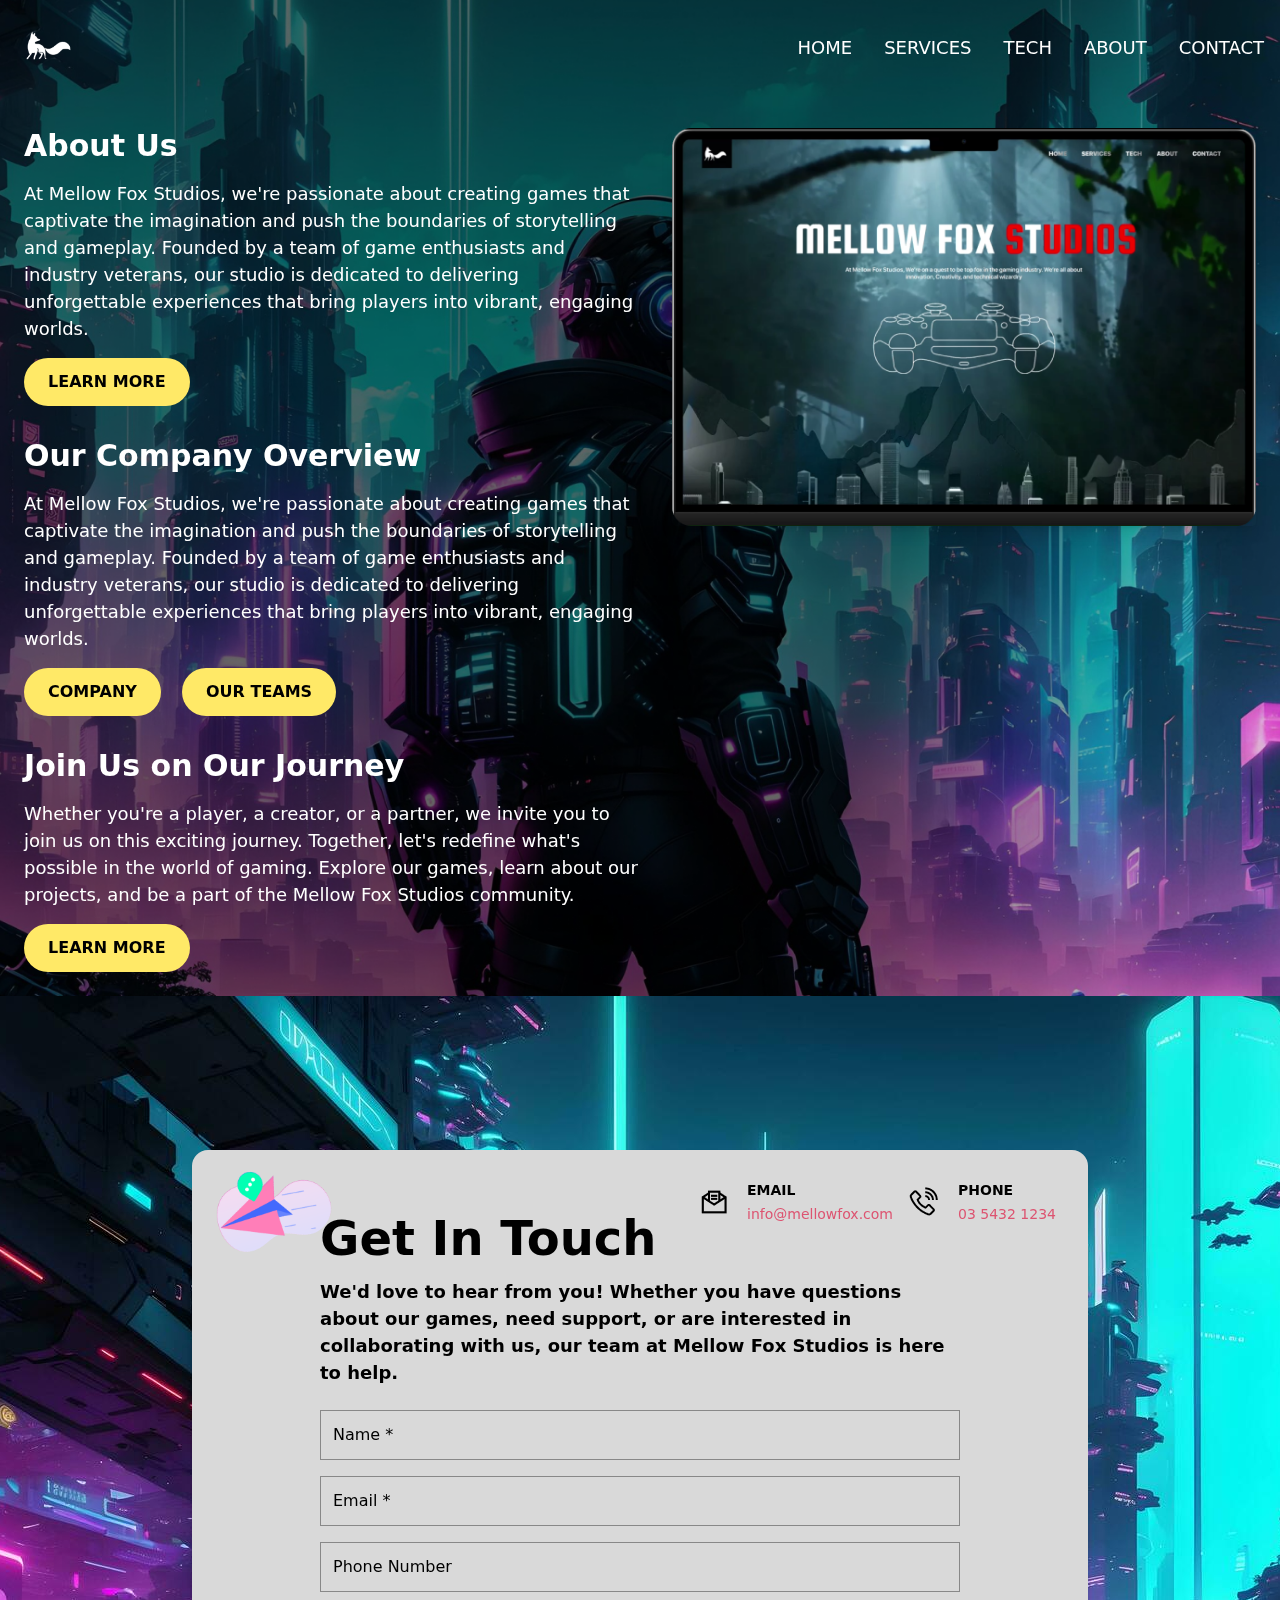
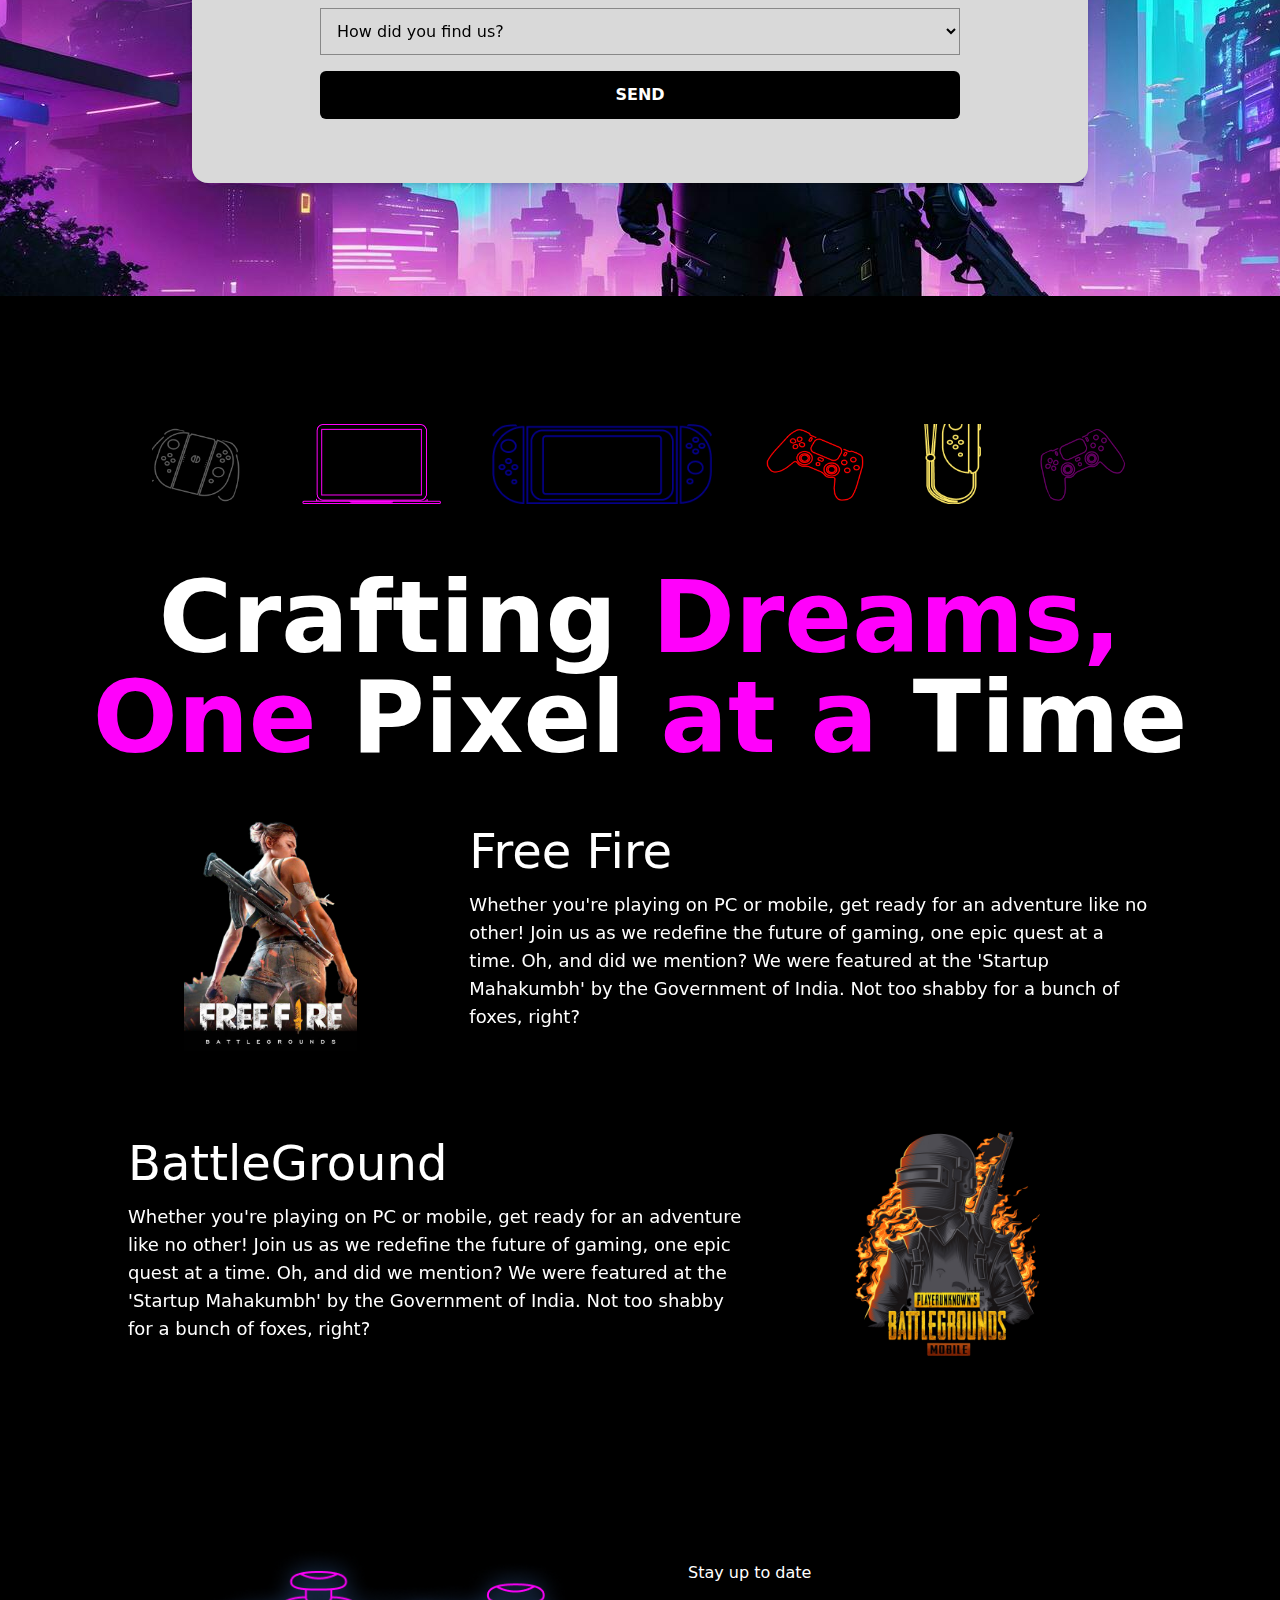
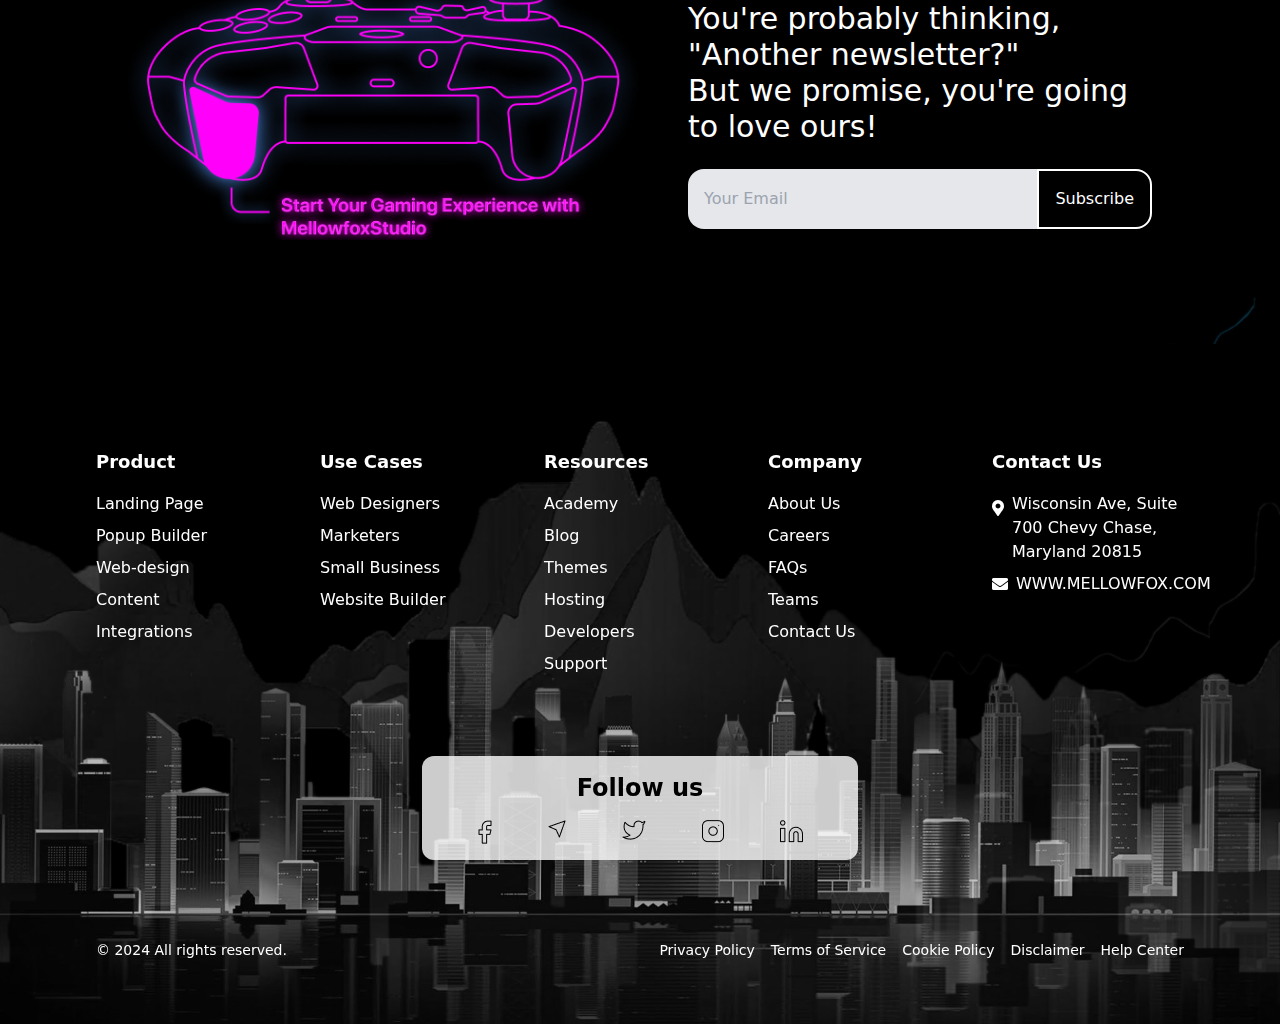
==== commit 7dee29a4: "Fixed UI" ====
--- a/about-us.html
+++ b/about-us.html
@@ -16,6 +16,7 @@
     />
 
     <title>Mellow Fox Studios | Home</title>
+    </style>
   </head>
   <body>
     <!-- Header Section -->
@@ -29,15 +30,37 @@
         </a>
       </div>
 
+      <!-- Mobile Menu Button (Hamburger) -->
+      <div class="md:hidden">
+        <button id="menu-toggle" class="text-white focus:outline-none">
+          <svg
+            class="w-8 h-8"
+            xmlns="http://www.w3.org/2000/svg"
+            fill="none"
+            viewBox="0 0 24 24"
+            stroke="currentColor"
+          >
+            <path
+              stroke-linecap="round"
+              stroke-linejoin="round"
+              stroke-width="2"
+              d="M4 6h16M4 12h16m-7 6h7"
+            />
+          </svg>
+        </button>
+      </div>
+
       <!-- Navigation -->
-      <nav>
-        <ul class="flex space-x-8 text-lg font-medium text-white">
+      <nav class="hidden md:block">
+        <ul id="menu" class="md:flex space-x-8 text-lg font-medium text-white">
           <li><a href="index.html" class="hover:text-custom-pink">HOME</a></li>
           <li>
             <a href="services.html" class="hover:text-custom-pink">SERVICES</a>
           </li>
           <li><a href="tech.html" class="hover:text-custom-pink">TECH</a></li>
-          <li><a href="about-us.html" class="hover:text-custom-pink">ABOUT</a></li>
+          <li>
+            <a href="about-us.html" class="hover:text-custom-pink">ABOUT</a>
+          </li>
           <li>
             <a href="contact.html" class="hover:text-custom-pink">CONTACT</a>
           </li>
@@ -45,11 +68,53 @@
       </nav>
     </header>
 
+    <!-- Mobile Menu -->
+    <nav
+      id="mobile-menu"
+      class="z-50 hidden fixed inset-0 text-center bg-black bg-opacity-90 text-white p-6 flex-col space-y-10"
+    >
+      <!-- Close Button -->
+      <button
+        id="close-menu"
+        class="absolute top-0 right-0 p-6 text-white text-4xl focus:outline-none"
+      >
+        &times;
+      </button>
+
+      <div class="flex flex-col items-center justify-center mt-20">
+        <ul class="text-lg font-medium space-y-4">
+          <li>
+            <a href="index.html" class="hover:text-custom-pink block">HOME</a>
+          </li>
+          <li>
+            <a href="services.html" class="hover:text-custom-pink block"
+              >SERVICES</a
+            >
+          </li>
+          <li><a href="#" class="hover:text-custom-pink block">TECH</a></li>
+          <li>
+            <a href="about-us.html" class="hover:text-custom-pink block"
+              >ABOUT</a
+            >
+          </li>
+          <li>
+            <a href="contact.html" class="hover:text-custom-pink block"
+              >CONTACT</a
+            >
+          </li>
+        </ul>
+      </div>
+    </nav>
+
     <!-- Main Content -->
-    <main>
+    <main class="overflow-hidden">
       <section
-        class="flex flex-col lg:flex-row items-start justify-between p-16 pt-32 bg-white text-white overflow-hidden bg-no-repeat"
-        style="background-image: url('images/bg.png'); background-size: 100% auto;"
+        class="flex flex-col lg:flex-row items-start justify-between p-6 pt-32 bg-white text-white overflow-hidden bg-no-repeat"
+        style="
+          background-image: url('images/bg.png');
+          background-size: cover; /* Ensures image covers content area */
+          background-position: center; /* Keeps the image centered */
+        "
       >
         <!-- Left Content -->
         <div class="z-10 w-full lg:w-1/2 space-y-8">
@@ -112,7 +177,7 @@
         </div>
 
         <!-- Right Content: Image -->
-        <div class="w-full lg:w-1/2 lg:pl-8 mt-8 lg:mt-0">
+        <div class="hidden lg:block lg:w-1/2 lg:pl-8 mt-8 lg:mt-0">
           <img
             src="images/mock.png"
             alt="Gaming World"
@@ -123,19 +188,18 @@
 
       <!-- Form Section -->
       <section
-        class="relative flex justify-center items-center min-h-screen bg-black overflow-hidden"
+        class="relative flex justify-center items-center min-h-screen p-4 bg-black overflow-hidden"
         style="background-image: url(images/form-bg.png)"
       >
         <!-- Form Container -->
         <div
-          class="relative bg-[#D9D9D9] p-16 rounded-2xl shadow-md w-full max-w-4xl z-10"
+          class="md:translate-y-5 relative bg-[#D9D9D9] mt-0 md:mt-16 lg:mt-0 p-4 pt-32 md:p-16 rounded-2xl shadow-md w-full max-w-4xl z-10"
         >
           <!-- Top Left Image -->
           <img
             src="images/contact-us.png"
             alt="Logo"
-            style="top: -8%; left: -2%"
-            class="absolute w-48 h-48 object-cover rounded-full"
+            class="hidden md:block absolute top-0 left-0 lg:-top-8 lg:-left-4 h-24 w-24 lg:w-48 lg:h-48 object-cover rounded-full"
           />
 
           <!-- Top Right Contact Details -->
@@ -161,8 +225,10 @@
           </div>
 
           <!-- Form Content -->
-          <div class="px-16">
-            <h2 class="text-5xl text-left font-bold text-black mb-4">
+          <div class="px-0 lg:px-16">
+            <h2
+              class="text-5xl text-left font-bold text-black mb-4 mt-8 lg:mt-0"
+            >
               Get In Touch
             </h2>
             <p class="text-left text-black font-semibold mb-6">
@@ -221,9 +287,9 @@
       </section>
 
       <!-- section icons -->
-      <section class="bg-black">
+      <section class="bg-black overflow-hidden">
         <div
-          class="container mx-auto flex justify-between p-14 items-center space-x-4"
+          class="container mx-auto flex justify-between pt-14 md:pt-32 items-center space-x-4"
         >
           <!-- Image 1 -->
           <img
@@ -266,11 +332,10 @@
 
       <!-- New Section -->
       <section class="bg-black text-white py-16 px-4 text-center">
-        <!-- Heading -->
-        <h2 class="text-[100px] font-bold">
+        <h2 class="text-5xl md:text-[100px] font-bold">
           Crafting <span class="text-custom-pink">Dreams,</span>
         </h2>
-        <h2 class="text-[100px] font-bold mb-6">
+        <h2 class="text-5xl md:text-[100px] font-bold mb-6">
           <span class="text-custom-pink">One</span> Pixel
           <span class="text-custom-pink">at a</span> Time
         </h2>
@@ -278,14 +343,12 @@
         <div
           class="flex flex-col lg:flex-row mb-10 items-center justify-center lg:justify-between max-w-5xl mx-auto"
         >
-          <!-- Image on the right -->
           <img
             src="images/freefire.png"
             alt="Adventure Image"
-            class="w-full lg:w-1/5 md:w-1/4 sm:w-1/3 p-4 lg:ml-10"
-          />
-
-          <!-- Text on the left -->
+            class="w-1/2 lg:w-1/5 md:w-1/4 p-4 lg:ml-10"
+          />
+
           <div class="w-full lg:w-2/3 text-lg text-left">
             <h2 class="text-5xl mb-4">Free Fire</h2>
             <p>
@@ -298,18 +361,15 @@
           </div>
         </div>
 
-        <!-- Next row with image and text switched -->
         <div
           class="flex flex-col lg:flex-row-reverse items-center justify-center lg:justify-between max-w-5xl mx-auto mb-12"
         >
-          <!-- Image on the right -->
           <img
             src="images/battlegrounds.png"
             alt="Adventure Image"
-            class="w-full lg:w-2/5 md:w-1/4 sm:w-1/3 p-4"
-          />
-
-          <!-- Text on the left -->
+            class="w-full lg:w-2/5 md:w-1/4 p-4"
+          />
+
           <div class="w-full text-left text-lg">
             <h2 class="text-5xl mb-4">BattleGround</h2>
             <p>
@@ -323,11 +383,10 @@
         </div>
       </section>
 
-      <section class="relative bg-black py-16 pr-8">
+      <section class="relative bg-black lg:py-16 p-8 lg:pr-8 mx-auto">
         <div
           class="max-w-5xl mx-auto flex flex-col lg:flex-row items-center mb-10"
         >
-          <!-- Image on the left -->
           <div class="w-full lg:w-1/2 mb-8 lg:mb-0">
             <img
               src="images/joystick-pink.png"
@@ -337,7 +396,7 @@
           </div>
 
           <div
-            class="w-full lg:w-1/2 flex flex-col justify-center text-white lg:pl-12"
+            class="text-center md:text-left w-full lg:w-1/2 flex flex-col justify-center text-white lg:pl-12"
           >
             <h2 class="text-md font-light mb-4">Stay up to date</h2>
             <p class="mb-6 text-3xl">
@@ -367,58 +426,10 @@
           style="transform: translateY(80%)"
         />
       </section>
-
-      <section
-        class="relative bg-black w-full flex items-center justify-center overflow-hidden"
-      >
-        <div class="absolute inset-0 bg-[#0B2226] clip-triangle"></div>
-
-        <div
-          class="relative w-full mx-auto flex items-end justify-between text-white py-5"
-        >
-          <div class="w-full lg:w-1/3 mb-8 lg:mb-0 flex justify-center">
-            <img
-              src="images/left-man.png"
-              alt="Left Image"
-              class="w-full max-w-sm h-auto object-cover"
-            />
-          </div>
-
-          <div class="flex-1 text-left self-start p-4 lg:p-8 lg:py-12">
-            <h2 class="text-4xl lg:text-6xl font-bold mb-2 font-squada">
-              Our Games
-            </h2>
-            <p
-              class="text-lg lg:text-xl leading-relaxed mb-8 max-w-md font-squada font-normal mx-auto"
-            >
-              At Mellow Fox Studios, every game we create is a journey into the
-              extraordinary. From epic fantasy worlds to futuristic cities, our
-              games are designed to captivate, challenge, and inspire. We
-              believe in pushing the boundaries of what's possible, blending
-              breathtaking visuals with innovative gameplay mechanics.
-            </p>
-            <div class="mx-auto max-w-2xl">
-              <img
-                src="images/mobile.gif"
-                alt="Bottom Image"
-                class="w-full h-auto object-cover"
-              />
-            </div>
-          </div>
-
-          <div class="w-full lg:w-1/3 flex justify-center">
-            <img
-              src="images/right-woman.png"
-              alt="Right Image"
-              class="w-full max-w-sm h-auto object-cover"
-            />
-          </div>
-        </div>
-      </section>
     </main>
 
     <!-- Footer Section -->
-    <footer class="relative bg-black text-white py-20">
+    <footer class="relative bg-black text-white p-4 md:p-16">
       <div class="absolute inset-0">
         <img
           src="images/mountain.png"
@@ -426,6 +437,7 @@
           class="w-full h-full object-cover mix-blend-luminosity opacity-70"
         />
       </div>
+
       <div class="absolute inset-0">
         <img
           src="images/buildings.png"
@@ -435,7 +447,6 @@
       </div>
 
       <div class="relative max-w-7xl mx-auto mt-10 px-4 lg:px-8 z-10">
-        <!-- Footer Columns -->
         <div class="grid grid-cols-2 md:grid-cols-5 gap-8 mb-12">
           <!-- Column 1: Product -->
           <div>
@@ -509,7 +520,7 @@
 
         <!-- Social Media Card -->
         <div
-          class="flex flex-col justify-center mx-auto w-1/3 items-center my-20 bg-white bg-opacity-80 rounded-xl"
+          class="flex flex-col justify-center mx-auto w-full lg:w-2/5 items-center my-20 bg-white bg-opacity-80 rounded-xl"
         >
           <div class="p-4">
             <h3 class="text-black text-2xl font-semibold mb-4 text-center">
@@ -524,19 +535,47 @@
             </div>
           </div>
         </div>
-
         <!-- Bottom Row -->
-        <div class="flex justify-between items-center">
-          <span class="text-sm">&copy; 2024 All rights reserved.</span>
-          <div class="flex space-x-4">
-            <a href="#" class="hover:text-gray-300 text-sm">Privacy Policy</a>
-            <a href="#" class="hover:text-gray-300 text-sm">Terms of Service</a>
-            <a href="#" class="hover:text-gray-300 text-sm">Cookie Policy</a>
-            <a href="#" class="hover:text-gray-300 text-sm">Disclaimer</a>
+        <div class="flex flex-col md:flex-row justify-between items-center">
+          <span class="text-sm mb-8 md:mb-0"
+            >&copy; 2024 All rights reserved.</span
+          >
+          <div
+            class="flex flex-col md:flex-row justify-center items-center md:space-x-4"
+          >
+            <a href="#" class="hover:text-gray-300 text-sm mb-4 md:mb-0"
+              >Privacy Policy</a
+            >
+            <a href="#" class="hover:text-gray-300 text-sm mb-4 md:mb-0"
+              >Terms of Service</a
+            >
+            <a href="#" class="hover:text-gray-300 text-sm mb-4 md:mb-0"
+              >Cookie Policy</a
+            >
+            <a href="#" class="hover:text-gray-300 text-sm mb-4 md:mb-0"
+              >Disclaimer</a
+            >
             <a href="#" class="hover:text-gray-300 text-sm">Help Center</a>
           </div>
         </div>
       </div>
     </footer>
+
+    <script>
+      const menuToggle = document.getElementById('menu-toggle')
+      const menu = document.getElementById('menu')
+      const mobileMenu = document.getElementById('mobile-menu')
+
+      menuToggle.addEventListener('click', () => {
+        mobileMenu.classList.toggle('hidden')
+      })
+
+      // Close menu functionality
+      document
+        .getElementById('close-menu')
+        .addEventListener('click', function () {
+          document.getElementById('mobile-menu').classList.add('hidden')
+        })
+    </script>
   </body>
 </html>
--- a/css/output.css
+++ b/css/output.css
@@ -586,6 +586,10 @@
   visibility: visible;
 }
 
+.fixed {
+  position: fixed;
+}
+
 .absolute {
   position: absolute;
 }
@@ -598,6 +602,26 @@
   inset: 0px;
 }
 
+.-bottom-10 {
+  bottom: -2.5rem;
+}
+
+.-bottom-16 {
+  bottom: -4rem;
+}
+
+.-bottom-28 {
+  bottom: -7rem;
+}
+
+.-bottom-8 {
+  bottom: -2rem;
+}
+
+.-right-28 {
+  right: -7rem;
+}
+
 .bottom-0 {
   bottom: 0px;
 }
@@ -618,6 +642,10 @@
   right: 0px;
 }
 
+.right-1 {
+  right: 0.25rem;
+}
+
 .right-4 {
   right: 1rem;
 }
@@ -626,68 +654,24 @@
   top: 0px;
 }
 
-.top-10 {
-  top: 2.5rem;
+.top-1\/2 {
+  top: 50%;
+}
+
+.top-32 {
+  top: 8rem;
 }
 
 .top-4 {
   top: 1rem;
 }
 
-.top-40 {
-  top: 10rem;
-}
-
 .top-5 {
   top: 1.25rem;
 }
 
 .top-8 {
   top: 2rem;
-}
-
-.top-20 {
-  top: 5rem;
-}
-
-.top-32 {
-  top: 8rem;
-}
-
-.top-28 {
-  top: 7rem;
-}
-
-.right-2 {
-  right: 0.5rem;
-}
-
-.top-1\/2 {
-  top: 50%;
-}
-
-.right-1 {
-  right: 0.25rem;
-}
-
-.-bottom-0 {
-  bottom: -0px;
-}
-
-.-bottom-5 {
-  bottom: -1.25rem;
-}
-
-.-bottom-10 {
-  bottom: -2.5rem;
-}
-
-.-bottom-2 {
-  bottom: -0.5rem;
-}
-
-.-bottom-28 {
-  bottom: -7rem;
 }
 
 .z-0 {
@@ -736,8 +720,16 @@
   margin-left: -2rem;
 }
 
-.-mt-4 {
-  margin-top: -1rem;
+.-mt-10 {
+  margin-top: -2.5rem;
+}
+
+.-mt-6 {
+  margin-top: -1.5rem;
+}
+
+.-mt-8 {
+  margin-top: -2rem;
 }
 
 .mb-10 {
@@ -760,10 +752,6 @@
   margin-bottom: 1rem;
 }
 
-.mb-56 {
-  margin-bottom: 14rem;
-}
-
 .mb-6 {
   margin-bottom: 1.5rem;
 }
@@ -788,6 +776,10 @@
   margin-right: 0.5rem;
 }
 
+.mt-0 {
+  margin-top: 0px;
+}
+
 .mt-10 {
   margin-top: 2.5rem;
 }
@@ -820,16 +812,8 @@
   margin-top: 2rem;
 }
 
-.-mt-6 {
-  margin-top: -1.5rem;
-}
-
-.-mt-8 {
-  margin-top: -2rem;
-}
-
-.-mt-10 {
-  margin-top: -2.5rem;
+.block {
+  display: block;
 }
 
 .inline-block {
@@ -844,6 +828,10 @@
   display: grid;
 }
 
+.hidden {
+  display: none;
+}
+
 .h-1 {
   height: 0.25rem;
 }
@@ -876,10 +864,6 @@
   height: 80%;
 }
 
-.h-48 {
-  height: 12rem;
-}
-
 .h-8 {
   height: 2rem;
 }
@@ -908,10 +892,6 @@
   height: 100vh;
 }
 
-.h-40 {
-  height: 10rem;
-}
-
 .min-h-screen {
   min-height: 100vh;
 }
@@ -976,6 +956,10 @@
   width: 12rem;
 }
 
+.w-52 {
+  width: 13rem;
+}
+
 .w-56 {
   width: 14rem;
 }
@@ -1000,24 +984,20 @@
   width: 100%;
 }
 
-.w-64 {
-  width: 16rem;
-}
-
-.w-5 {
-  width: 1.25rem;
-}
-
-.w-52 {
-  width: 13rem;
+.w-screen {
+  width: 100vw;
 }
 
 .max-w-2xl {
   max-width: 42rem;
 }
 
-.max-w-3xl {
-  max-width: 48rem;
+.max-w-36 {
+  max-width: 9rem;
+}
+
+.max-w-48 {
+  max-width: 12rem;
 }
 
 .max-w-4xl {
@@ -1121,10 +1101,6 @@
 
 .justify-start {
   justify-content: flex-start;
-}
-
-.justify-end {
-  justify-content: flex-end;
 }
 
 .justify-center {
@@ -1194,6 +1170,12 @@
   margin-bottom: calc(0px * var(--tw-space-y-reverse));
 }
 
+.space-y-10 > :not([hidden]) ~ :not([hidden]) {
+  --tw-space-y-reverse: 0;
+  margin-top: calc(2.5rem * calc(1 - var(--tw-space-y-reverse)));
+  margin-bottom: calc(2.5rem * var(--tw-space-y-reverse));
+}
+
 .space-y-2 > :not([hidden]) ~ :not([hidden]) {
   --tw-space-y-reverse: 0;
   margin-top: calc(0.5rem * calc(1 - var(--tw-space-y-reverse)));
@@ -1224,6 +1206,10 @@
   overflow: hidden;
 }
 
+.overflow-x-hidden {
+  overflow-x: hidden;
+}
+
 .rounded {
   border-radius: 0.25rem;
 }
@@ -1338,6 +1324,11 @@
   background-color: rgb(217 217 217 / var(--tw-bg-opacity));
 }
 
+.bg-\[\#E5E7EB\] {
+  --tw-bg-opacity: 1;
+  background-color: rgb(229 231 235 / var(--tw-bg-opacity));
+}
+
 .bg-\[\#F2F2F2FA\] {
   background-color: #F2F2F2FA;
 }
@@ -1371,17 +1362,16 @@
   background-color: rgb(255 255 255 / var(--tw-bg-opacity));
 }
 
-.bg-\[\#E5E7EB\] {
-  --tw-bg-opacity: 1;
-  background-color: rgb(229 231 235 / var(--tw-bg-opacity));
-}
-
 .bg-opacity-40 {
   --tw-bg-opacity: 0.4;
 }
 
 .bg-opacity-80 {
   --tw-bg-opacity: 0.8;
+}
+
+.bg-opacity-90 {
+  --tw-bg-opacity: 0.9;
 }
 
 .bg-gradient-to-b {
@@ -1408,24 +1398,6 @@
   --tw-gradient-stops: var(--tw-gradient-from), var(--tw-gradient-to);
 }
 
-.from-white {
-  --tw-gradient-from: #fff var(--tw-gradient-from-position);
-  --tw-gradient-to: rgb(255 255 255 / 0) var(--tw-gradient-to-position);
-  --tw-gradient-stops: var(--tw-gradient-from), var(--tw-gradient-to);
-}
-
-.from-white\/70 {
-  --tw-gradient-from: rgb(255 255 255 / 0.7) var(--tw-gradient-from-position);
-  --tw-gradient-to: rgb(255 255 255 / 0) var(--tw-gradient-to-position);
-  --tw-gradient-stops: var(--tw-gradient-from), var(--tw-gradient-to);
-}
-
-.from-black\/70 {
-  --tw-gradient-from: rgb(0 0 0 / 0.7) var(--tw-gradient-from-position);
-  --tw-gradient-to: rgb(0 0 0 / 0) var(--tw-gradient-to-position);
-  --tw-gradient-stops: var(--tw-gradient-from), var(--tw-gradient-to);
-}
-
 .from-transparent {
   --tw-gradient-from: transparent var(--tw-gradient-from-position);
   --tw-gradient-to: rgb(0 0 0 / 0) var(--tw-gradient-to-position);
@@ -1445,10 +1417,6 @@
   --tw-gradient-to: transparent var(--tw-gradient-to-position);
 }
 
-.to-black {
-  --tw-gradient-to: #000 var(--tw-gradient-to-position);
-}
-
 .to-white {
   --tw-gradient-to: #fff var(--tw-gradient-to-position);
 }
@@ -1476,10 +1444,6 @@
      object-fit: cover;
 }
 
-.p-14 {
-  padding: 3.5rem;
-}
-
 .p-16 {
   padding: 4rem;
 }
@@ -1506,6 +1470,11 @@
 
 .p-8 {
   padding: 2rem;
+}
+
+.px-0 {
+  padding-left: 0px;
+  padding-right: 0px;
 }
 
 .px-10 {
@@ -1635,15 +1604,6 @@
 .text-6xl {
   font-size: 3.75rem;
   line-height: 1;
-}
-
-.text-8xl {
-  font-size: 6rem;
-  line-height: 1;
-}
-
-.text-\[100px\] {
-  font-size: 100px;
 }
 
 .text-lg {
@@ -1843,6 +1803,47 @@
   box-shadow: 0 4px 12px rgba(0, 0, 0, 0.08), 0 4px 20px rgba(0, 0, 0, 0.08);
 }
 
+/* Custom scrollbar for WebKit browsers (Chrome, Safari, Edge) */
+
+::-webkit-scrollbar {
+  width: 12px;
+  /* Width of the scrollbar */
+}
+
+/* Track (background of the scrollbar) */
+
+::-webkit-scrollbar-track {
+  background: #000;
+  /* Light gray background */
+}
+
+/* Handle (scrollbar itself) */
+
+::-webkit-scrollbar-thumb {
+  background-color: #FF01FB;
+  /* Darker gray for the handle */
+  border-radius: 10px;
+  /* Rounded edges */
+  border: 3px solid transparent;
+  /* Add space around the handle */
+}
+
+/* Handle on hover */
+
+::-webkit-scrollbar-thumb:hover {
+  background-color: #555;
+  /* Darker color on hover */
+}
+
+/* For Firefox, you need to use scrollbar-width and scrollbar-color */
+
+body {
+  scrollbar-width: thin;
+  /* "auto" or "thin" */
+  scrollbar-color: #888 #f1f1f1;
+  /* Handle and track colors */
+}
+
 .hover\:bg-gray-800:hover {
   --tw-bg-opacity: 1;
   background-color: rgb(31 41 55 / var(--tw-bg-opacity));
@@ -1863,25 +1864,96 @@
   outline-offset: 2px;
 }
 
-@media (min-width: 480px) {
-  .sm\:w-1\/3 {
-    width: 33.333333%;
-  }
-}
-
 @media (min-width: 768px) {
+  .md\:-bottom-20 {
+    bottom: -5rem;
+  }
+
+  .md\:-right-36 {
+    right: -9rem;
+  }
+
+  .md\:top-10 {
+    top: 2.5rem;
+  }
+
+  .md\:top-40 {
+    top: 10rem;
+  }
+
+  .md\:mb-0 {
+    margin-bottom: 0px;
+  }
+
+  .md\:mb-56 {
+    margin-bottom: 14rem;
+  }
+
   .md\:mt-0 {
     margin-top: 0px;
   }
 
+  .md\:mt-10 {
+    margin-top: 2.5rem;
+  }
+
+  .md\:mt-16 {
+    margin-top: 4rem;
+  }
+
+  .md\:block {
+    display: block;
+  }
+
+  .md\:flex {
+    display: flex;
+  }
+
+  .md\:hidden {
+    display: none;
+  }
+
+  .md\:h-24 {
+    height: 6rem;
+  }
+
   .md\:w-1\/2 {
     width: 50%;
   }
 
+  .md\:w-1\/3 {
+    width: 33.333333%;
+  }
+
   .md\:w-1\/4 {
     width: 25%;
   }
 
+  .md\:w-24 {
+    width: 6rem;
+  }
+
+  .md\:max-w-2xl {
+    max-width: 42rem;
+  }
+
+  .md\:max-w-3xl {
+    max-width: 48rem;
+  }
+
+  .md\:max-w-lg {
+    max-width: 32rem;
+  }
+
+  .md\:max-w-xs {
+    max-width: 20rem;
+  }
+
+  .md\:translate-y-5 {
+    --tw-translate-y: 1.25rem;
+    transform: translate(var(--tw-translate-x), var(--tw-translate-y)) rotate(var(--tw-rotate)) skewX(var(--tw-skew-x)) skewY(var(--tw-skew-y)) scaleX(var(--tw-scale-x)) scaleY(var(--tw-scale-y));
+  }
+
   .md\:grid-cols-3 {
     grid-template-columns: repeat(3, minmax(0, 1fr));
   }
@@ -1893,9 +1965,72 @@
   .md\:flex-row {
     flex-direction: row;
   }
+
+  .md\:justify-end {
+    justify-content: flex-end;
+  }
+
+  .md\:justify-between {
+    justify-content: space-between;
+  }
+
+  .md\:space-x-4 > :not([hidden]) ~ :not([hidden]) {
+    --tw-space-x-reverse: 0;
+    margin-right: calc(1rem * var(--tw-space-x-reverse));
+    margin-left: calc(1rem * calc(1 - var(--tw-space-x-reverse)));
+  }
+
+  .md\:space-x-8 > :not([hidden]) ~ :not([hidden]) {
+    --tw-space-x-reverse: 0;
+    margin-right: calc(2rem * var(--tw-space-x-reverse));
+    margin-left: calc(2rem * calc(1 - var(--tw-space-x-reverse)));
+  }
+
+  .md\:p-0 {
+    padding: 0px;
+  }
+
+  .md\:p-16 {
+    padding: 4rem;
+  }
+
+  .md\:pt-32 {
+    padding-top: 8rem;
+  }
+
+  .md\:text-left {
+    text-align: left;
+  }
+
+  .md\:text-2xl {
+    font-size: 1.5rem;
+    line-height: 2rem;
+  }
+
+  .md\:text-8xl {
+    font-size: 6rem;
+    line-height: 1;
+  }
+
+  .md\:text-\[100px\] {
+    font-size: 100px;
+  }
+
+  .md\:text-6xl {
+    font-size: 3.75rem;
+    line-height: 1;
+  }
 }
 
 @media (min-width: 976px) {
+  .lg\:-left-4 {
+    left: -1rem;
+  }
+
+  .lg\:-top-8 {
+    top: -2rem;
+  }
+
   .lg\:mb-0 {
     margin-bottom: 0px;
   }
@@ -1908,6 +2043,14 @@
     margin-top: 0px;
   }
 
+  .lg\:block {
+    display: block;
+  }
+
+  .lg\:h-48 {
+    height: 12rem;
+  }
+
   .lg\:w-1\/2 {
     width: 50%;
   }
@@ -1928,6 +2071,10 @@
     width: 40%;
   }
 
+  .lg\:w-48 {
+    width: 12rem;
+  }
+
   .lg\:flex-row {
     flex-direction: row;
   }
@@ -1940,8 +2087,21 @@
     justify-content: space-between;
   }
 
+  .lg\:p-0 {
+    padding: 0px;
+  }
+
   .lg\:p-8 {
     padding: 2rem;
+  }
+
+  .lg\:p-16 {
+    padding: 4rem;
+  }
+
+  .lg\:px-16 {
+    padding-left: 4rem;
+    padding-right: 4rem;
   }
 
   .lg\:px-8 {
@@ -1954,12 +2114,21 @@
     padding-bottom: 3rem;
   }
 
+  .lg\:py-16 {
+    padding-top: 4rem;
+    padding-bottom: 4rem;
+  }
+
   .lg\:pl-12 {
     padding-left: 3rem;
   }
 
   .lg\:pl-8 {
     padding-left: 2rem;
+  }
+
+  .lg\:pr-8 {
+    padding-right: 2rem;
   }
 
   .lg\:text-6xl {
@@ -1972,3 +2141,4 @@
     line-height: 1.75rem;
   }
 }
+
